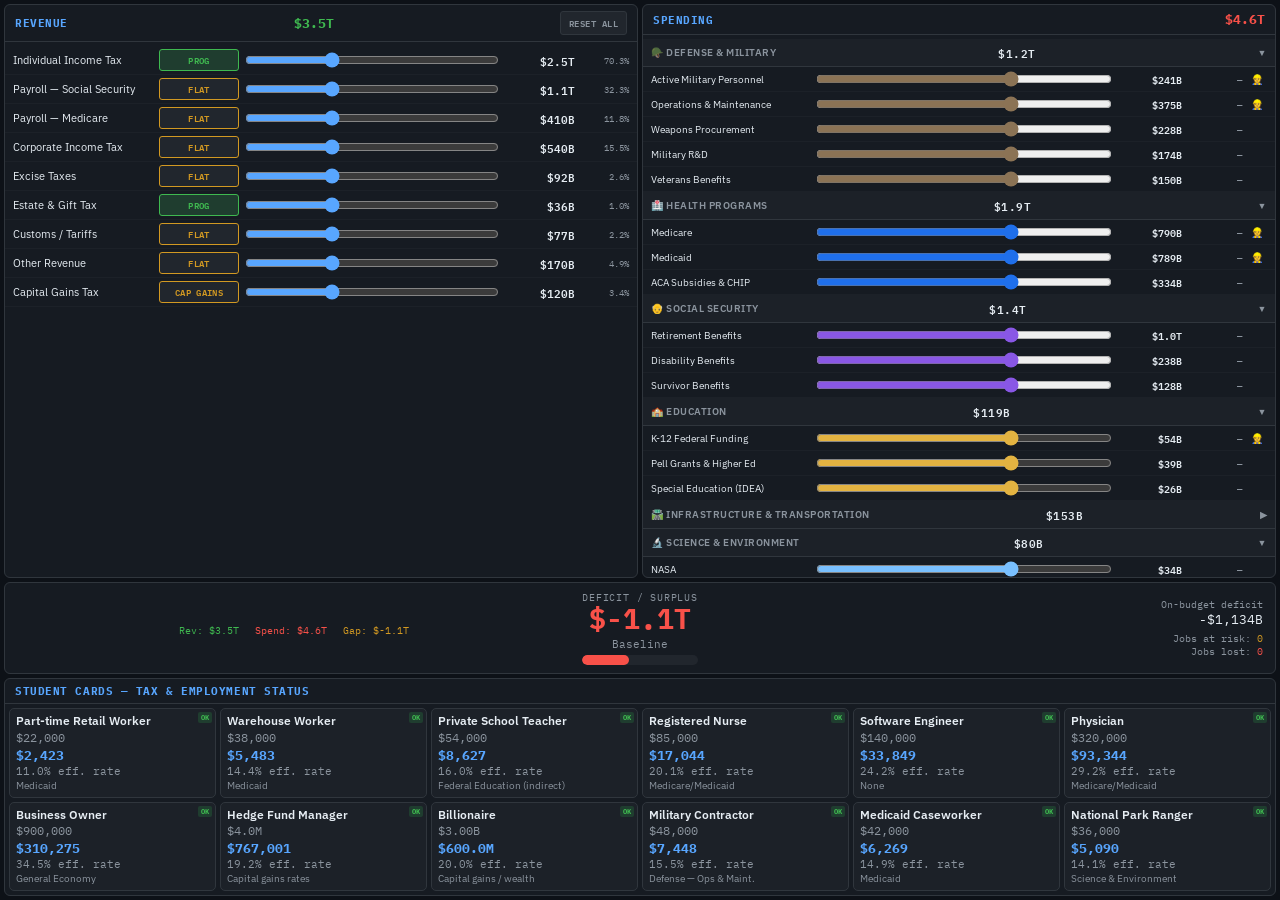
==== simulator/index.html @ cad6fe43 "v1" ====
<!DOCTYPE html>
<html lang="en">
<head>
<meta charset="UTF-8">
<meta name="viewport" content="width=device-width, initial-scale=1.0">
<title>Federal Budget Simulator</title>
<link href="https://fonts.googleapis.com/css2?family=IBM+Plex+Mono:wght@400;600;700&family=IBM+Plex+Sans:wght@400;500;600&display=swap" rel="stylesheet">
<style>
*{box-sizing:border-box;margin:0;padding:0}
:root{
  --bg:#0d1117;--panel:#161b22;--border:#30363d;--text:#e6edf3;--muted:#8b949e;
  --green:#3fb950;--red:#f85149;--amber:#d29922;--blue:#58a6ff;
  --defense:#8b7355;--health:#1f6feb;--social:#8957e5;--edu:#e3b341;
  --infra:#3fb950;--sci:#79c0ff;--intl:#f78166;--gov:#6e7681;
}
html,body{height:100%;overflow:hidden;background:var(--bg);color:var(--text);font-family:'IBM Plex Sans',sans-serif;font-size:12px}
.app{display:grid;grid-template-rows:1fr auto auto;height:100vh;gap:4px;padding:4px}
.top-panels{display:grid;grid-template-columns:1fr 1fr;gap:4px;min-height:0;overflow:hidden}
.panel{background:var(--panel);border:1px solid var(--border);border-radius:6px;overflow:hidden;display:flex;flex-direction:column}
.panel-header{padding:6px 10px;border-bottom:1px solid var(--border);display:flex;align-items:center;gap:8px;flex-shrink:0}
.panel-title{font-family:'IBM Plex Mono',monospace;font-weight:700;font-size:11px;letter-spacing:.05em;text-transform:uppercase;color:var(--blue)}
.panel-total{margin-left:auto;font-family:'IBM Plex Mono',monospace;font-weight:700;font-size:13px}
.panel-body{overflow-y:auto;flex:1;padding:4px 0}
.panel-body::-webkit-scrollbar{width:4px}
.panel-body::-webkit-scrollbar-track{background:transparent}
.panel-body::-webkit-scrollbar-thumb{background:var(--border);border-radius:2px}

/* Revenue rows */
.rev-row{padding:3px 8px;border-bottom:1px solid #1c2128;display:grid;grid-template-columns:140px 80px 1fr 70px 48px;align-items:center;gap:6px}
.rev-row:hover{background:#1c2128}
.rev-label{font-size:11px;color:var(--text);white-space:nowrap;overflow:hidden;text-overflow:ellipsis}
.type-badge{font-family:'IBM Plex Mono',monospace;font-size:9px;font-weight:600;padding:2px 5px;border-radius:3px;cursor:pointer;border:none;letter-spacing:.04em;transition:all .15s;white-space:nowrap}
.badge-flat{background:#21262d;color:var(--amber);border:1px solid var(--amber)}
.badge-prog{background:#1f3d2f;color:var(--green);border:1px solid var(--green)}
.badge-locked{background:#1c2128;color:var(--muted);border:1px solid var(--border);cursor:default}
.rev-slider{width:100%;accent-color:var(--blue);height:18px;cursor:pointer;touch-action:none}
.rev-amount{font-family:'IBM Plex Mono',monospace;font-size:11px;font-weight:600;text-align:right;white-space:nowrap}
.rev-pct{font-family:'IBM Plex Mono',monospace;font-size:9px;color:var(--muted);text-align:right}

/* Spending */
.cat-header{padding:4px 8px;background:#1c2128;border-bottom:1px solid var(--border);display:flex;align-items:center;gap:6px;font-size:10px;font-weight:600;color:var(--muted);text-transform:uppercase;letter-spacing:.05em;cursor:pointer;user-select:none}
.cat-header:hover{background:#21262d}
.cat-toggle{font-size:9px;margin-left:auto}
.cat-total{margin-left:auto;font-family:'IBM Plex Mono',monospace;font-size:11px;color:var(--text)}
.spend-row{padding:3px 8px;border-bottom:1px solid #1c2128;display:grid;grid-template-columns:160px 1fr 65px 55px 20px;align-items:center;gap:5px}
.spend-row:hover{background:#1c2128}
.spend-label{font-size:10px;color:var(--text);white-space:nowrap;overflow:hidden;text-overflow:ellipsis}
.spend-slider{width:100%;height:18px;cursor:pointer;touch-action:none}
.spend-amount{font-family:'IBM Plex Mono',monospace;font-size:10px;font-weight:600;text-align:right}
.spend-delta{font-family:'IBM Plex Mono',monospace;font-size:9px;text-align:right;white-space:nowrap}
.spend-job-icon{font-size:10px;text-align:center}
.delta-pos{color:var(--red)}
.delta-neg{color:var(--green)}
.delta-zero{color:var(--muted)}
.locked-row{opacity:.6}
.locked-row .spend-slider{cursor:not-allowed;opacity:.4}

/* Deficit bar */
.deficit-panel{background:var(--panel);border:1px solid var(--border);border-radius:6px;padding:8px 12px}
.deficit-grid{display:grid;grid-template-columns:1fr auto 1fr;align-items:center;gap:12px}
.deficit-main{text-align:center}
.deficit-label{font-family:'IBM Plex Mono',monospace;font-size:10px;color:var(--muted);text-transform:uppercase;letter-spacing:.08em}
.deficit-number{font-family:'IBM Plex Mono',monospace;font-size:28px;font-weight:700;line-height:1.1;transition:color .3s}
.deficit-number.surplus{color:var(--green)}
.deficit-number.deficit{color:var(--red)}
.deficit-change{font-family:'IBM Plex Mono',monospace;font-size:11px;margin-top:2px}
.bar-wrap{flex:1}
.bar-track{height:10px;background:#21262d;border-radius:5px;overflow:hidden;position:relative}
.bar-fill{height:100%;border-radius:5px;transition:width .3s,background .3s}
.deficit-breakdown{font-family:'IBM Plex Mono',monospace;font-size:10px;color:var(--muted);display:flex;gap:16px;justify-content:center;margin-top:4px}
.deficit-breakdown span{white-space:nowrap}
.breakdown-rev{color:var(--green)}
.breakdown-spend{color:var(--red)}
.breakdown-gap{color:var(--amber)}

/* Jobs panel */
.jobs-panel{background:var(--panel);border:1px solid var(--border);border-radius:6px;overflow:hidden}
.jobs-header{padding:5px 10px;border-bottom:1px solid var(--border);display:flex;align-items:center;gap:8px}
.jobs-grid{display:grid;grid-template-columns:repeat(6,1fr);gap:4px;padding:4px}
.student-card{background:#1c2128;border:1px solid var(--border);border-radius:5px;padding:5px 6px;position:relative;transition:all .3s;cursor:pointer}
.student-card:hover{border-color:var(--blue)}
.student-card.at-risk{border-color:var(--amber)!important;background:#1f1a10}
.student-card.job-lost{border-color:var(--red)!important;background:#1a1010;opacity:.75}
.card-status{position:absolute;top:3px;right:3px;font-family:'IBM Plex Mono',monospace;font-size:7px;font-weight:700;padding:1px 3px;border-radius:2px;text-transform:uppercase}
.status-ok{background:#1f3d2f;color:var(--green)}
.status-risk{background:#332200;color:var(--amber)}
.status-lost{background:#3d1a1a;color:var(--red)}
.card-name{font-size:12px;font-weight:600;color:var(--text);line-height:1.2;padding-right:30px}
.card-income{font-family:'IBM Plex Mono',monospace;font-size:12px;color:var(--muted);margin-top:1px}
.card-tax{font-family:'IBM Plex Mono',monospace;font-size:13px;font-weight:700;color:var(--blue);margin-top:2px}
.card-rate{font-family:'IBM Plex Mono',monospace;font-size:11px;color:var(--muted)}
.card-dep{font-size:10px;color:var(--muted);margin-top:2px;line-height:1.2}

/* Tooltip */
.tooltip{position:fixed;background:#21262d;border:1px solid var(--border);border-radius:5px;padding:8px 10px;font-size:10px;max-width:220px;z-index:1000;pointer-events:none;box-shadow:0 4px 12px rgba(0,0,0,.5);line-height:1.4;display:none}
.tooltip.visible{display:block}

/* Reset button */
.reset-btn{margin-left:auto;font-family:'IBM Plex Mono',monospace;font-size:9px;font-weight:600;padding:3px 8px;border-radius:3px;cursor:pointer;border:1px solid var(--border);background:#21262d;color:var(--muted);text-transform:uppercase;letter-spacing:.05em;transition:all .15s}
.reset-btn:hover{border-color:var(--blue);color:var(--blue)}

/* Modal popup */
.modal{display:none;position:fixed;top:0;left:0;width:100%;height:100%;background:rgba(0,0,0,.7);z-index:2000;align-items:center;justify-content:center}
.modal.visible{display:flex}
.modal-content{background:var(--panel);border:1px solid var(--border);border-radius:8px;max-width:500px;max-height:80vh;overflow-y:auto;box-shadow:0 8px 32px rgba(0,0,0,.8)}
.modal-header{display:flex;align-items:center;justify-content:space-between;padding:12px 16px;border-bottom:1px solid var(--border);flex-shrink:0}
.modal-title{font-family:'IBM Plex Mono',monospace;font-weight:700;font-size:12px;letter-spacing:.05em;text-transform:uppercase;color:var(--blue)}
.modal-close{font-size:28px;cursor:pointer;color:var(--muted);transition:color .2s}
.modal-close:hover{color:var(--text)}
.modal-body{padding:16px;font-size:11px;color:var(--text);line-height:1.6}

/* Clickable row styling */
.rev-row.clickable{cursor:pointer;transition:background .2s}
.rev-row.clickable:hover{background:#21262d}
.spend-row.clickable{cursor:pointer;transition:background .2s}
.spend-row.clickable:hover{background:#21262d}

/* Category colors */
.cat-defense .spend-slider{accent-color:var(--defense)}
.cat-health .spend-slider{accent-color:var(--health)}
.cat-social .spend-slider{accent-color:var(--social)}
.cat-edu .spend-slider{accent-color:var(--edu)}
.cat-infra .spend-slider{accent-color:var(--infra)}
.cat-sci .spend-slider{accent-color:var(--sci)}
.cat-intl .spend-slider{accent-color:var(--intl)}
.cat-gov .spend-slider{accent-color:var(--gov)}

/* Collapsed categories */
.cat-rows{display:block}
.cat-rows.collapsed{display:none}

/* Job lost overlay */
.job-lost-overlay{position:absolute;inset:0;display:flex;align-items:center;justify-content:center;background:rgba(26,16,16,.85);border-radius:4px;font-family:'IBM Plex Mono',monospace;font-size:8px;font-weight:700;color:var(--red);letter-spacing:.05em;pointer-events:none;display:none}
.student-card.job-lost .job-lost-overlay{display:flex}
</style>
</head>
<body>
<div class="app">

  <!-- TOP: Revenue + Spending -->
  <div class="top-panels">

    <!-- REVENUE PANEL -->
    <div class="panel" id="revenue-panel">
      <div class="panel-header">
        <span class="panel-title">Revenue</span>
        <span class="panel-total" id="rev-total-display" style="color:var(--green)">$4,900B</span>
        <button class="reset-btn" onclick="resetAll()">Reset All</button>
      </div>
      <div class="panel-body" id="revenue-body"></div>
    </div>

    <!-- SPENDING PANEL -->
    <div class="panel" id="spending-panel">
      <div class="panel-header">
        <span class="panel-title">Spending</span>
        <span class="panel-total" id="spend-total-display" style="color:var(--red)">$6,900B</span>
      </div>
      <div class="panel-body" id="spending-body"></div>
    </div>

  </div>

  <!-- DEFICIT BAR -->
  <div class="deficit-panel">
    <div class="deficit-grid">
      <div class="deficit-breakdown">
        <span class="breakdown-rev">Rev: <span id="d-rev">$4,900B</span></span>
        <span class="breakdown-spend">Spend: <span id="d-spend">$6,900B</span></span>
        <span class="breakdown-gap">Gap: <span id="d-gap">-$2,000B</span></span>
      </div>
      <div class="deficit-main">
        <div class="deficit-label">Deficit / Surplus</div>
        <div class="deficit-number deficit" id="deficit-number">-$2,000B</div>
        <div class="deficit-change" id="deficit-change" style="color:var(--muted)">Baseline</div>
        <div class="bar-wrap" style="margin-top:4px">
          <div class="bar-track">
            <div class="bar-fill" id="bar-fill" style="width:50%;background:var(--red)"></div>
          </div>
        </div>
      </div>
      <div style="text-align:right;font-family:'IBM Plex Mono',monospace;font-size:10px;color:var(--muted)">
        <div>On-budget deficit</div>
        <div style="font-size:13px;color:var(--text)" id="baseline-deficit-display">-$1,134B</div>
        <div style="margin-top:4px">Jobs at risk: <span id="jobs-at-risk-count" style="color:var(--amber)">0</span></div>
        <div>Jobs lost: <span id="jobs-lost-count" style="color:var(--red)">0</span></div>
      </div>
    </div>
  </div>

  <!-- JOBS PANEL -->
  <div class="jobs-panel">
    <div class="jobs-header">
      <span class="panel-title">Student Cards — Tax &amp; Employment Status</span>
    </div>
    <div class="jobs-grid" id="jobs-grid"></div>
  </div>

</div>

<div class="tooltip" id="tooltip"></div>

<!-- MODAL POPUP -->
<div class="modal" id="info-modal">
  <div class="modal-content">
    <div class="modal-header">
      <span class="modal-title" id="modal-title"></span>
      <span class="modal-close" onclick="closeModal()">&times;</span>
    </div>
    <div class="modal-body">
      <div id="modal-description"></div>
      <div style="margin-top:16px;padding-top:12px;border-top:1px solid var(--border)">
        <div style="font-weight:600;font-size:11px;color:var(--blue);text-transform:uppercase;margin-bottom:8px">Affected Stakeholders</div>
        <div id="modal-stakeholders" style="font-size:11px;color:var(--text);line-height:1.6"></div>
      </div>
    </div>
  </div>
</div>

<script>
// ─── STATE ──────────────────────────────────────────────────────────────────
const BASELINE_REVENUE = 3485;
const BASELINE_SPENDING = 4619;
const BASELINE_DEFICIT = -1134;
const STANDARD_DEDUCTION = 14600;

const brackets2025 = [
  {min:0,       max:11600,   rate:0.10},
  {min:11600,   max:47150,   rate:0.12},
  {min:47150,   max:100525,  rate:0.22},
  {min:100525,  max:191950,  rate:0.24},
  {min:191950,  max:243725,  rate:0.32},
  {min:243725,  max:609350,  rate:0.35},
  {min:609350,  max:Infinity,rate:0.37},
];

const cgRates = [
  {min:0,       max:47025,   rate:0.00},
  {min:47025,   max:518900,  rate:0.15},
  {min:518900,  max:Infinity,rate:0.20},
];

const progressiveMultipliers = {
  socialSecurity: 1.35,
  medicare:       1.10,
  corporateIncomeTax: 1.15,
  exciseTax:      0.92,
  customsTariffs: 0.95,
};

// Multipliers showing what % of PROGRESSIVE revenue a flat tax yields
// (baseline $2.45T income tax IS the current progressive system)
const flatTaxMultipliers = {
  individualIncomeTax: 0.87,  // Flat tax yields ~87% of progressive revenue
  estateGiftTax:      0.82,   // Flat estate tax yields ~82% of progressive
};

// Info for modal popups
const revenueInfo = {
  individualIncomeTax: {
    title: 'Individual Income Tax',
    description: 'The progressive federal income tax on personal earnings. Uses tax brackets where higher earners pay higher rates. Withheld from paychecks.',
    stakeholders: ['All workers', 'Self-employed individuals', 'Investors', 'Retirees']
  },
  socialSecurity: {
    title: 'Payroll — Social Security (Off-Budget)',
    description: 'The 6.2% employee payroll tax (capped at $168,600 in 2025 wages). Dedicated FICA tax that funds Social Security benefits. Does NOT affect the deficit.',
    stakeholders: ['All workers', 'Self-employed', 'Future retirees', 'Disability beneficiaries']
  },
  medicare: {
    title: 'Payroll — Medicare (Off-Budget)',
    description: 'The 2.9% employee payroll tax on all wages (no cap). Funds Medicare for seniors. Does NOT affect the deficit.',
    stakeholders: ['All workers', 'Self-employed', 'Medicare beneficiaries (age 65+)', 'Hospitals and doctors']
  },
  corporateIncomeTax: {
    title: 'Corporate Income Tax',
    description: 'The 21% federal tax on corporate profits. Affects business investment decisions and is often passed to shareholders or consumers.',
    stakeholders: ['Corporations', 'Shareholders', 'Employees', 'Consumers']
  },
  exciseTax: {
    title: 'Excise Taxes',
    description: 'Targeted consumption taxes on specific goods like gasoline, alcohol, tobacco, and airlines. Creates price increases for consumers.',
    stakeholders: ['Consumers of fuel, alcohol, tobacco', 'Airlines', 'Gun owners']
  },
  estateGiftTax: {
    title: 'Estate & Gift Tax',
    description: 'Tax on large inheritances and gifts. Only affects the wealthiest families (exemption ~$13.61M per person in 2025). Progressive rate structure.',
    stakeholders: ['Wealthy families', 'Estate planners', 'Heirs', 'Tax attorneys']
  },
  customsTariffs: {
    title: 'Customs / Tariffs',
    description: 'Taxes on imported goods. Can protect domestic industries but typically raise prices for consumers who buy imported products.',
    stakeholders: ['Importers', 'Consumers', 'Domestic manufacturers', 'Retailers']
  },
  otherRevenue: {
    title: 'Other Revenue',
    description: 'Misc federal revenue including federal fees, national park entrance fees, patent office fees, and other government service charges.',
    stakeholders: ['Users of federal services', 'Patent applicants', 'National park visitors']
  },
  capitalGainsTax: {
    title: 'Capital Gains Tax',
    description: 'Tax on investment profits. Long-term gains (investments held 1+ year) use preferential lower rates. Short-term gains taxed as ordinary income.',
    stakeholders: ['Investors', 'Stock traders', 'Real estate sellers', 'Mutual fund holders']
  }
};

const spendingInfo = {
  defensePersonnel: {
    title: 'Active Military Personnel',
    description: 'Salaries and wages for active duty military members. Affects military recruitment and force readiness.',
    stakeholders: ['Military members', 'Military families', 'Defense contractors', 'Veterans']
  },
  defenseOps: {
    title: 'Operations & Maintenance',
    description: 'Funding for military operations, training, equipment maintenance, and daily operations. Critical for readiness.',
    stakeholders: ['Military personnel', 'Defense contractors', 'Communities near bases', 'Veterans']
  },
  defenseWeapons: {
    title: 'Weapons Procurement',
    description: 'Purchases of new weapons systems, aircraft, ships, and military equipment. Affects defense contractors and manufacturing jobs.',
    stakeholders: ['Defense manufacturers', 'Manufacturing workers', 'Military', 'Tech companies']
  },
  defenseRD: {
    title: 'Military R&D',
    description: 'Research and development for new military technologies. Impacts innovation and advanced manufacturing.',
    stakeholders: ['Defense contractors', 'Scientists and engineers', 'Tech companies', 'Universities']
  },
  veteransBenefits: {
    title: 'Veterans Benefits',
    description: 'Pensions, healthcare, disability payments, and education benefits for veterans. Direct support to military families.',
    stakeholders: ['Veterans', 'Veteran families', 'Disabled veterans', 'Medical providers']
  },
  medicaid: {
    title: 'Medicaid',
    description: 'Healthcare program for low-income individuals and families. State-administered but partially federally funded. Covers millions of Americans.',
    stakeholders: ['Low-income individuals', 'Families earning <$35k', 'Healthcare providers', 'Hospitals', 'Pharmacies']
  },
  acaChip: {
    title: 'ACA Subsidies & CHIP',
    description: 'Premium subsidies for individuals buying health insurance through healthcare.gov, plus CHIP (Children\'s Health) for low-income kids.',
    stakeholders: ['Uninsured individuals', 'Low-income families', 'Insurance companies', 'Children']
  },
  eduK12: {
    title: 'K-12 Federal Funding',
    description: 'Grants to states and districts for K-12 education. Funds teacher salaries, facilities, and special education.',
    stakeholders: ['Teachers', 'K-12 students', 'School districts', 'School staff']
  },
  eduPell: {
    title: 'Pell Grants & Higher Ed',
    description: 'Grants and loans for college students who demonstrate financial need. Makes college more affordable for lower-income students.',
    stakeholders: ['College students', 'Universities', 'Student loan borrowers', 'Education companies']
  },
  infraHighway: {
    title: 'Highway & Road Funding',
    description: 'Funding for interstate highways,roads, and bridges. Supports construction jobs and transportation infrastructure.',
    stakeholders: ['Construction workers', 'Trucking industry', 'Commuters', 'States and cities']
  },
  sciNASA: {
    title: 'NASA',
    description: 'Space exploration and research agency. Supports advances in space technology and scientific discovery.',
    stakeholders: ['NASA employees', 'Scientists', 'Contractors', 'Innovation sector']
  },
  intlEcon: {
    title: 'Foreign Economic Aid',
    description: 'Development assistance to foreign countries. Supports US diplomatic goals and economic development overseas.',
    stakeholders: ['Developing nations', 'US companies abroad', 'NGOs', 'Foreign partners']
  },
  govCourts: {
    title: 'Federal Courts & Justice',
    description: 'Funding for federal courts, judges, prosecutors, and public defenders. Maintains the judicial system.',
    stakeholders: ['Judges', 'Lawyers', 'Court staff', 'Justice system users']
  },
  debtPublic: {
    title: 'Interest — Public Debt',
    description: 'Interest payments on federal debt held by the public (individuals, corporations, foreign governments). The largest growing budget item.',
    stakeholders: ['Bond investors', 'Foreign governments', 'Retirees', 'Financial markets']
  }
};

const state = {
  revenue: {
    individualIncomeTax: {label:'Individual Income Tax', baseAmount:2450, amount:2450, rateMultiplier:1.0, type:'progressive', minRate:0.5, maxRate:2.0, step:0.05},
    socialSecurity:      {label:'Payroll — Social Security', baseAmount:1125, amount:1125, rateMultiplier:1.0, type:'flat', minRate:0.5, maxRate:2.0, step:0.05},
    medicare:            {label:'Payroll — Medicare', baseAmount:410, amount:410, rateMultiplier:1.0, type:'flat', minRate:0.5, maxRate:2.0, step:0.05},
    corporateIncomeTax:  {label:'Corporate Income Tax', baseAmount:540, amount:540, rateMultiplier:1.0, type:'flat', minRate:0.5, maxRate:2.0, step:0.05},
    exciseTax:           {label:'Excise Taxes', baseAmount:92, amount:92, rateMultiplier:1.0, type:'flat', minRate:0.5, maxRate:2.0, step:0.05},
    estateGiftTax:       {label:'Estate & Gift Tax', baseAmount:36, amount:36, rateMultiplier:1.0, type:'progressive', minRate:0.5, maxRate:2.0, step:0.05},
    customsTariffs:      {label:'Customs / Tariffs', baseAmount:77, amount:77, rateMultiplier:1.0, type:'flat', minRate:0.5, maxRate:2.0, step:0.05},
    otherRevenue:        {label:'Other Revenue', baseAmount:170, amount:170, rateMultiplier:1.0, type:'flat', minRate:0.5, maxRate:2.0, step:0.05},
    capitalGainsTax:     {label:'Capital Gains Tax', baseAmount:120, amount:120, rateMultiplier:1.0, type:'flat', minRate:0.5, maxRate:2.0, step:0.05},
  },
  spending: {
    defense: {
      label:'Defense & Military', icon:'🪖', color:'defense', collapsed:false,
      items:{
        defensePersonnel:  {label:'Active Military Personnel', amount:241, baseline:241, jobKey:'militaryPersonnel'},
        defenseOps:        {label:'Operations & Maintenance', amount:375, baseline:375, jobKey:'defenseOps'},
        defenseWeapons:    {label:'Weapons Procurement', amount:228, baseline:228, jobKey:null},
        defenseRD:         {label:'Military R&D', amount:174, baseline:174, jobKey:null},
        veteransBenefits:  {label:'Veterans Benefits', amount:150, baseline:150, jobKey:null},
      }
    },
    health: {
      label:'Health Programs', icon:'🏥', color:'health', collapsed:false,
      items:{
        medicare:   {label:'Medicare', amount:790, baseline:790, jobKey:'medicare'},
        medicaid:   {label:'Medicaid', amount:789, baseline:789, jobKey:'medicaid'},
        acaChip:    {label:'ACA Subsidies & CHIP', amount:334, baseline:334, jobKey:null},
      }
    },
    social: {
      label:'Social Security', icon:'👴', color:'social', collapsed:false,
      items:{
        ssRetirement: {label:'Retirement Benefits', amount:1010, baseline:1010, jobKey:null},
        ssDisability: {label:'Disability Benefits', amount:238, baseline:238, jobKey:null},
        ssSurvivor:   {label:'Survivor Benefits', amount:128, baseline:128, jobKey:null},
      }
    },
    education: {
      label:'Education', icon:'🏫', color:'edu', collapsed:false,
      items:{
        eduK12:     {label:'K-12 Federal Funding', amount:54, baseline:54, jobKey:'education'},
        eduPell:    {label:'Pell Grants & Higher Ed', amount:39, baseline:39, jobKey:null},
        eduSpecial: {label:'Special Education (IDEA)', amount:26, baseline:26, jobKey:null},
      }
    },
    infrastructure: {
      label:'Infrastructure & Transportation', icon:'🛣️', color:'infra', collapsed:true,
      items:{
        infraHighway: {label:'Highway & Road Funding', amount:80, baseline:80, jobKey:null},
        infraTransit: {label:'Public Transit & Rail', amount:33, baseline:33, jobKey:null},
        infraAirport: {label:'Airports & Aviation', amount:27, baseline:27, jobKey:null},
        infraWater:   {label:'Water Infrastructure', amount:13, baseline:13, jobKey:null},
      }
    },
    science: {
      label:'Science & Environment', icon:'🔬', color:'sci', collapsed:false,
      items:{
        sciNASA:  {label:'NASA', amount:34, baseline:34, jobKey:null},
        sciNIH:   {label:'NIH', amount:27, baseline:27, jobKey:null},
        sciEPA:   {label:'EPA & Environment', amount:19, baseline:19, jobKey:'sciEnv'},
      }
    },
    international: {
      label:'International & Foreign Aid', icon:'🌍', color:'intl', collapsed:true,
      items:{
        intlEcon:   {label:'Foreign Economic Aid', amount:47, baseline:47, jobKey:null},
        intlDiplo:  {label:'Diplomatic / State Dept', amount:38, baseline:38, jobKey:null},
        intlSec:    {label:'International Security', amount:20, baseline:20, jobKey:null},
      }
    },
    government: {
      label:'Government Operations', icon:'🏛️', color:'gov', collapsed:true,
      items:{
        govIRS:     {label:'IRS & Tax Collection', amount:19, baseline:19, jobKey:null},
        govCourts:  {label:'Federal Courts & Justice', amount:54, baseline:54, jobKey:null},
        govCongress:{label:'Congress & Executive', amount:13, baseline:13, jobKey:null},
        govGSA:     {label:'General Services Admin', amount:48, baseline:48, jobKey:null},
        govOther:   {label:'Other Federal Agencies', amount:67, baseline:67, jobKey:null},
      }
    },
    debt: {
      label:'Interest on National Debt', icon:'💸', color:'gov', collapsed:false,
      locked:true,
      items:{
        debtPublic: {label:'Interest — Public Debt', amount:1315, baseline:1315, locked:true},
        debtIntra:  {label:'Interest — Intragovernmental', amount:355, baseline:355, locked:true},
      }
    },
  },
  cgAsOrdinary: false,
};

const students = [
  {id:1,  name:'Part-time Retail Worker',  income:22000,      sector:'private', dependsOn:'Medicaid',                  depKey:'medicaid',    cgIncome:0},
  {id:2,  name:'Warehouse Worker',          income:38000,      sector:'private', dependsOn:'Medicaid',                  depKey:'medicaid',    cgIncome:0},
  {id:3,  name:'Private School Teacher',    income:54000,      sector:'private', dependsOn:'Federal Education (indirect)',depKey:'education',  cgIncome:0},
  {id:4,  name:'Registered Nurse',          income:85000,      sector:'private', dependsOn:'Medicare/Medicaid',         depKey:'nurse',       cgIncome:0},
  {id:5,  name:'Software Engineer',         income:140000,     sector:'private', dependsOn:'None',                      depKey:null,          cgIncome:0},
  {id:6,  name:'Physician',                 income:320000,     sector:'private', dependsOn:'Medicare/Medicaid',         depKey:'nurse',       cgIncome:0},
  {id:7,  name:'Business Owner',            income:900000,     sector:'private', dependsOn:'General Economy',           depKey:null,          cgIncome:0},
  {id:8,  name:'Hedge Fund Manager',        income:0,          sector:'private', dependsOn:'Capital gains rates',       depKey:null,          cgIncome:4000000},
  {id:9,  name:'Billionaire',               income:0,          sector:'private', dependsOn:'Capital gains / wealth',    depKey:null,          cgIncome:3000000000},
  {id:10, name:'Military Contractor',       income:48000,      sector:'govt',    dependsOn:'Defense — Ops & Maint.',    depKey:'defenseOps',  cgIncome:0},
  {id:11, name:'Medicaid Caseworker',       income:42000,      sector:'govt',    dependsOn:'Medicaid',                  depKey:'medicaid',    cgIncome:0},
  {id:12, name:'National Park Ranger',      income:36000,      sector:'govt',    dependsOn:'Science & Environment',     depKey:'sciEnv',      cgIncome:0},
];

// ─── CALCULATIONS ────────────────────────────────────────────────────────────

// Income tax using current state — brackets scaled by rateMultiplier, or flat rate if toggled
function calcIncomeTax(gross) {
  const m = state.revenue.individualIncomeTax.rateMultiplier;
  const taxable = Math.max(0, gross - STANDARD_DEDUCTION);
  let tax = 0;
  if (state.revenue.individualIncomeTax.type === 'flat') {
    // Flat rate: ~18% base scaled by multiplier
    tax = taxable * 0.18 * m;
  } else {
    for (const b of brackets2025) {
      if (taxable <= b.min) break;
      const amt = Math.min(taxable, b.max) - b.min;
      tax += amt * b.rate * m;
    }
  }
  return tax;
}

// Payroll taxes based on current SS and Medicare state
function calcPayrollTax(wages) {
  const ssR = state.revenue.socialSecurity;
  const medR = state.revenue.medicare;

  // SS: 6.2% employee share, cap at $184,500 unless toggled to progressive (removes cap)
  const ssRate = 0.062 * ssR.rateMultiplier;
  const ssCap = ssR.type === 'progressive' ? Infinity : 184500;
  const ssTax = Math.min(wages, ssCap) * ssRate;

  // Medicare: 1.45%, no cap, scaled by multiplier
  const medTax = wages * 0.0145 * medR.rateMultiplier;

  return ssTax + medTax;
}

// CG tax — uses ordinary brackets if toggled, otherwise CG rates (both scaled by income tax multiplier)
function calcCGTax(cgIncome) {
  if (state.cgAsOrdinary) return calcIncomeTax(cgIncome);
  const m = state.revenue.individualIncomeTax.rateMultiplier;
  let tax = 0;
  for (const b of cgRates) {
    if (cgIncome <= b.min) break;
    const amt = Math.min(cgIncome, b.max) - b.min;
    tax += amt * b.rate * m;
  }
  return tax;
}

// Full student tax: income tax + payroll + CG
function calcStudentTax(student) {
  const incomeTax = calcIncomeTax(student.income);
  const payroll = calcPayrollTax(student.income);
  const cgTax = calcCGTax(student.cgIncome);
  const total = incomeTax + payroll + cgTax;
  const totalIncome = student.income + student.cgIncome;
  const effRate = totalIncome > 0 ? (total / totalIncome) * 100 : 0;
  return { incomeTax, payroll, cgTax, total, effRate };
}

function calcTotalRevenue() {
  let total = 0;
  for (const [k, r] of Object.entries(state.revenue)) {
    // Skip socialSecurity and medicare — both off-budget (FICA taxes)
    if (k === 'socialSecurity' || k === 'medicare') continue;
    
    // Progressive multiplier applies when type is progressive
    let multiplier = 1.0;
    if (r.type === 'progressive' && progressiveMultipliers[k]) {
      multiplier = progressiveMultipliers[k];
    }
    // Flat tax multiplier applies when type is flat (only for items with special flat behavior)
    if (r.type === 'flat' && flatTaxMultipliers[k]) {
      multiplier = flatTaxMultipliers[k];
    }
    total += r.baseAmount * r.rateMultiplier * multiplier;
  }
  return total;
}

function calcTotalSpending() {
  let total = 0;
  for (const cat of Object.values(state.spending)) {
    for (const [k, item] of Object.entries(cat.items)) {
      // Skip Social Security AND Medicare items — both off-budget (FICA funded)
      if (k === 'ssRetirement' || k === 'ssDisability' || k === 'ssSurvivor' || 
          k === 'medicare') continue;
      total += item.amount;
    }
  }
  return total;
}

function calcDeficit() {
  return calcTotalRevenue() - calcTotalSpending();
}

function getSpendItem(key) {
  for (const cat of Object.values(state.spending)) {
    if (cat.items[key]) return cat.items[key];
  }
  return null;
}

function cutPct(key) {
  const item = getSpendItem(key);
  if (!item) return 0;
  return (item.baseline - item.amount) / item.baseline;
}

function checkJobStatus(student) {
  const k = student.depKey;
  if (!k) return 'ok';

  if (k === 'defenseOps') {
    const pct = cutPct('defenseOps');
    if (pct > 0.20) return 'lost';
    if (pct > 0.10) return 'risk';
  }
  if (k === 'medicaid') {
    const pct = cutPct('medicaid');
    if (student.sector === 'govt') { // caseworker
      if (pct > 0.15) return 'lost';
      if (pct > 0.08) return 'risk';
    } else { // uses it
      if (pct > 0.20) return 'risk'; // loses coverage, not job
    }
  }
  if (k === 'sciEnv') {
    const pct = cutPct('sciEPA');
    if (pct > 0.25) return 'lost';
    if (pct > 0.12) return 'risk';
  }
  if (k === 'nurse') {
    const medPct = cutPct('medicare');
    const medcaidPct = cutPct('medicaid');
    const combined = (medPct + medcaidPct) / 2;
    if (combined > 0.30) return 'lost';
    if (combined > 0.15) return 'risk';
  }
  if (k === 'education') {
    const pct = cutPct('eduK12');
    if (pct > 0.40) return 'lost';
    if (pct > 0.20) return 'risk';
  }
  return 'ok';
}

function indirectTooltip(student, status) {
  if (status === 'ok') return null;
  if (student.depKey === 'defenseOps') {
    const item = getSpendItem('defenseOps');
    const cutB = item.baseline - item.amount;
    const jobs = Math.round(cutB * 3500);
    return `Defense ops cut by $${cutB}B → est. ${jobs.toLocaleString()} indirect civilian jobs lost in surrounding communities (restaurants, shops, contractors).`;
  }
  if (student.depKey === 'sciEnv') {
    return `Park closures ripple: local tourism businesses, outfitters, and hospitality near federal lands lose significant revenue.`;
  }
  return null;
}

function formatB(n) {
  if (Math.abs(n) >= 1000) return `$${(n/1000).toFixed(1)}T`;
  return `$${Math.round(n)}B`;
}

// ─── RENDER ──────────────────────────────────────────────────────────────────
function renderRevenue() {
  const body = document.getElementById('revenue-body');
  body.innerHTML = '';
  const totalRev = calcTotalRevenue();

  for (const [key, r] of Object.entries(state.revenue)) {
    // Skip capitalGainsTax here, it gets rendered as a special row below
    if (key === 'capitalGainsTax') continue;
    
    let multiplier = 1.0;
    if (r.type === 'progressive' && progressiveMultipliers[key]) {
      multiplier = progressiveMultipliers[key];
    }
    if (r.type === 'flat' && flatTaxMultipliers[key]) {
      multiplier = flatTaxMultipliers[key];
    }
    const amt = r.baseAmount * r.rateMultiplier * multiplier;
    const pct = ((amt / totalRev) * 100).toFixed(1);

    const row = document.createElement('div');
    row.className = 'rev-row';
    row.innerHTML = `
      <span class="rev-label" title="${r.label}" style="cursor:pointer">${r.label}</span>
      <button class="type-badge ${r.type==='progressive'?'badge-prog':'badge-flat'}">${r.type==='progressive'?'PROG':'FLAT'}</button>
      <input type="range" class="rev-slider" min="0" max="3" step="0.05" value="${r.rateMultiplier}">
      <span class="rev-amount" id="rev-amt-${key}">${formatB(amt)}</span>
      <span class="rev-pct" id="rev-pct-${key}">${pct}%</span>
    `;
    
    // Attach button click handler
    const btn = row.querySelector('.type-badge');
    (function(k) {
      btn.addEventListener('click', (e) => {
        e.stopPropagation();
        toggleRevType(k);
      });
    })(key);
    
    // Attach slider handler
    const slider = row.querySelector('.rev-slider');
    (function(k) {
      slider.addEventListener('input', (e) => {
        e.stopPropagation();
        updateRevRate(k, +e.target.value);
      });
    })(key);
    
    // Attach modal handler ONLY to the label
    const label = row.querySelector('.rev-label');
    (function(k) {
      label.addEventListener('click', (e) => {
        e.stopPropagation();
        showModal(k, 'revenue');
      });
    })(key);
    
    body.appendChild(row);
  }

  // Capital gains toggle row (special rendering)
  const cgR = state.revenue.capitalGainsTax;
  const cgAmt = cgR.baseAmount * cgR.rateMultiplier;
  const cgPct = ((cgAmt / totalRev) * 100).toFixed(1);
  const cgRow = document.createElement('div');
  cgRow.className = 'rev-row';
  cgRow.innerHTML = `
    <span class="rev-label" title="${cgR.label}" style="cursor:pointer">${cgR.label}</span>
    <button class="type-badge ${state.cgAsOrdinary?'badge-prog':'badge-flat'}">${state.cgAsOrdinary?'ORDINARY':'CAP GAINS'}</button>
    <input type="range" class="rev-slider" min="0" max="3" step="0.05" value="${cgR.rateMultiplier}">
    <span class="rev-amount" id="rev-amt-capitalGainsTax">${formatB(cgAmt)}</span>
    <span class="rev-pct" id="rev-pct-capitalGainsTax">${cgPct}%</span>
  `;
  
  const cgBtn = cgRow.querySelector('.type-badge');
  cgBtn.addEventListener('click', (e) => {
    e.stopPropagation();
    toggleCG();
  });
  
  const cgSlider = cgRow.querySelector('.rev-slider');
  cgSlider.addEventListener('input', (e) => {
    e.stopPropagation();
    updateRevRate('capitalGainsTax', +e.target.value);
  });
  
  const cgLabel = cgRow.querySelector('.rev-label');
  cgLabel.addEventListener('click', (e) => {
    e.stopPropagation();
    showModal('capitalGainsTax', 'revenue');
  });
  
  body.appendChild(cgRow);
}

function renderSpending() {
  const body = document.getElementById('spending-body');
  body.innerHTML = '';

  for (const [catKey, cat] of Object.entries(state.spending)) {
    const catTotal = Object.values(cat.items).reduce((s,i) => s + i.amount, 0);
    const catBaseline = Object.values(cat.items).reduce((s,i) => s + i.baseline, 0);
    const catDelta = catTotal - catBaseline;

    const hdr = document.createElement('div');
    hdr.className = 'cat-header';
    hdr.innerHTML = `
      <span>${cat.icon} ${cat.label}</span>
      <span class="cat-total">${formatB(catTotal)}</span>
      <span class="cat-toggle">${cat.collapsed?'▶':'▼'}</span>
    `;
    hdr.onclick = () => { cat.collapsed = !cat.collapsed; renderSpending(); };
    body.appendChild(hdr);

    const rows = document.createElement('div');
    rows.className = `cat-rows ${cat.collapsed?'collapsed':''}`;

    for (const [itemKey, item] of Object.entries(cat.items)) {
      const pct = (item.amount / item.baseline);
      const delta = item.amount - item.baseline;
      const deltaClass = delta > 0 ? 'delta-pos' : delta < 0 ? 'delta-neg' : 'delta-zero';
      const deltaStr = delta === 0 ? '—' : (delta > 0 ? '+' : '') + formatB(delta);
      const locked = item.locked || cat.locked;
      const jobIcon = item.jobKey ? '👷' : '';

      const row = document.createElement('div');
      row.className = `spend-row cat-${cat.color} ${locked?'locked-row':''}`;
      row.innerHTML = `
        <span class="spend-label" title="${item.label}" style="cursor:pointer">${item.label}</span>
        <input type="range" class="spend-slider" min="0" max="1.5" step="0.01" value="${pct}"
          ${locked?'disabled':''}>
        <span class="spend-amount" id="spend-amt-${itemKey}">${formatB(item.amount)}</span>
        <span class="spend-delta ${deltaClass}" id="spend-delta-${itemKey}">${deltaStr}</span>
        <span class="spend-job-icon" title="${item.jobKey?'Affects jobs':''}">${jobIcon}</span>
      `;
      
      const slider = row.querySelector('.spend-slider');
      slider.addEventListener('input', (e) => {
        e.stopPropagation();
        updateSpend(catKey, itemKey, +e.target.value);
      });
      
      const label = row.querySelector('.spend-label');
      (function(k) {
        label.addEventListener('click', (e) => {
          e.stopPropagation();
          showModal(k, 'spending');
        });
      })(itemKey);
      
      rows.appendChild(row);
    }
    body.appendChild(rows);
  }
}

function fmtMoney(n) {
  if (n >= 1e9)  return `$${(n/1e9).toFixed(2)}B`;
  if (n >= 1e6)  return `$${(n/1e6).toFixed(1)}M`;
  return `$${Math.round(n).toLocaleString()}`;
}

function renderJobs() {
  const grid = document.getElementById('jobs-grid');
  grid.innerHTML = '';
  let atRisk = 0, lost = 0;

  for (const s of students) {
    const status = checkJobStatus(s);
    if (status === 'risk') atRisk++;
    if (status === 'lost') lost++;

    const {incomeTax, payroll, cgTax, total, effRate} = calcStudentTax(s);
    const totalIncome = s.income + s.cgIncome;

    const card = document.createElement('div');
    card.className = `student-card ${status === 'risk' ? 'at-risk' : status === 'lost' ? 'job-lost' : ''}`;
    card.dataset.studentId = s.id;

    const statusLabel = status === 'ok' ? 'OK' : status === 'risk' ? 'AT RISK' : 'JOB LOST';
    const statusClass  = status === 'ok' ? 'status-ok' : status === 'risk' ? 'status-risk' : 'status-lost';

    card.innerHTML = `
      <span class="card-status ${statusClass}">${statusLabel}</span>
      <div class="card-name">${s.name}</div>
      <div class="card-income">${fmtMoney(totalIncome)}</div>
      <div class="card-tax">${fmtMoney(total)}</div>
      <div class="card-rate">${effRate.toFixed(1)}% eff. rate</div>
      <div class="card-dep">${s.dependsOn}</div>
      <div class="job-lost-overlay">JOB LOST</div>
    `;

    // Hover tooltip: tax breakdown + optional indirect job loss note
    const indirect = indirectTooltip(s, status);
    const itLabel = state.revenue.individualIncomeTax.type === 'flat' ? 'Income tax (flat)' : 'Income tax (prog)';
    const ssLabel = state.revenue.socialSecurity.type === 'progressive' ? 'SS payroll (no cap)' : 'SS payroll (6.2%)';
    const medRate = (0.0145 * state.revenue.medicare.rateMultiplier * 100).toFixed(2);
    let tipLines = [
      `${itLabel}: ${fmtMoney(incomeTax)}`,
      `${ssLabel}: ${fmtMoney(payroll - (s.income * 0.0145 * state.revenue.medicare.rateMultiplier))} + Medicare ${medRate}%: ${fmtMoney(s.income * 0.0145 * state.revenue.medicare.rateMultiplier)}`,
    ];
    if (s.cgIncome > 0) tipLines.push(`Capital gains tax: ${fmtMoney(cgTax)} (${state.cgAsOrdinary?'ordinary rates':'CG rates'})`);
    tipLines.push(`Total: ${fmtMoney(total)} | Eff. rate: ${effRate.toFixed(1)}%`);
    if (indirect) tipLines.push('', indirect);
    const tipText = tipLines.join('\n');

    card.addEventListener('mouseenter', (e) => showTooltip(e, tipText));
    card.addEventListener('mousemove', moveTooltip);
    card.addEventListener('mouseleave', hideTooltip);

    grid.appendChild(card);
  }

  document.getElementById('jobs-at-risk-count').textContent = atRisk;
  document.getElementById('jobs-lost-count').textContent = lost;
}

function renderDeficit() {
  const rev = calcTotalRevenue();
  const spend = calcTotalSpending();
  const gap = rev - spend;
  const change = gap - BASELINE_DEFICIT;

  const el = document.getElementById('deficit-number');
  el.textContent = (gap >= 0 ? '+' : '') + formatB(gap);
  el.className = 'deficit-number ' + (gap >= 0 ? 'surplus' : 'deficit');

  const changeEl = document.getElementById('deficit-change');
  if (change === 0) {
    changeEl.textContent = 'Baseline';
    changeEl.style.color = 'var(--muted)';
  } else {
    changeEl.textContent = (change > 0 ? '▲ improved ' : '▼ worsened ') + formatB(Math.abs(change));
    changeEl.style.color = change > 0 ? 'var(--green)' : 'var(--red)';
  }

  document.getElementById('d-rev').textContent = formatB(rev);
  document.getElementById('d-spend').textContent = formatB(spend);
  document.getElementById('d-gap').textContent = (gap >= 0 ? '+' : '') + formatB(gap);

  document.getElementById('rev-total-display').textContent = formatB(rev);
  document.getElementById('spend-total-display').textContent = formatB(spend);

  // Bar: show progress toward surplus, centered on on-budget baseline
  // Range: -2500B (worst) to +850B (best) = 3350B total span
  const barPct = Math.min(100, Math.max(0, ((gap + 2500) / 3350) * 100));
  const bar = document.getElementById('bar-fill');
  bar.style.width = barPct + '%';
  bar.style.background = gap >= 0 ? 'var(--green)' : gap > -455 ? 'var(--amber)' : 'var(--red)';
}

function updateAll() {
  renderDeficit();
  renderJobs();
  renderRevenue();  // Full re-render to update button states
  renderSpending(); // Full re-render to re-attach all event handlers
}

// Lightweight update: only refreshes displayed numbers, never re-renders DOM
function updateValues() {
  renderDeficit();
  renderJobs();

  const totalRev = calcTotalRevenue();
  for (const [key, r] of Object.entries(state.revenue)) {
    let multiplier = 1.0;
    if (r.type === 'progressive' && progressiveMultipliers[key]) multiplier = progressiveMultipliers[key];
    if (r.type === 'flat' && flatTaxMultipliers[key]) multiplier = flatTaxMultipliers[key];
    const amt = r.baseAmount * r.rateMultiplier * multiplier;
    const pct = ((amt / totalRev) * 100).toFixed(1);
    const amtEl = document.getElementById(`rev-amt-${key}`);
    const pctEl = document.getElementById(`rev-pct-${key}`);
    if (amtEl) amtEl.textContent = formatB(amt);
    if (pctEl) pctEl.textContent = pct + '%';
  }

  for (const cat of Object.values(state.spending)) {
    for (const [k, item] of Object.entries(cat.items)) {
      const amtEl = document.getElementById(`spend-amt-${k}`);
      const dEl = document.getElementById(`spend-delta-${k}`);
      if (amtEl) amtEl.textContent = formatB(item.amount);
      if (dEl) {
        const d = item.amount - item.baseline;
        dEl.textContent = d === 0 ? '—' : (d > 0 ? '+' : '') + formatB(d);
        dEl.className = 'spend-delta ' + (d > 0 ? 'delta-pos' : d < 0 ? 'delta-neg' : 'delta-zero');
      }
    }
  }
}

// ─── EVENT HANDLERS ───────────────────────────────────────────────────────────
function updateRevRate(key, val) {
  state.revenue[key].rateMultiplier = val;
  updateValues(); // lightweight — does NOT re-render sliders
}

function toggleRevType(key) {
  const r = state.revenue[key];
  r.type = r.type === 'flat' ? 'progressive' : 'flat';
  updateAll(); // full re-render needed to update button label/class
}

function toggleCG() {
  state.cgAsOrdinary = !state.cgAsOrdinary;
  // Adjust capital gains tax revenue based on toggle
  // Ordinary income rates are higher, so increase the revenue multiplier
  if (state.cgAsOrdinary) {
    state.revenue.capitalGainsTax.rateMultiplier = 1.5;
  } else {
    state.revenue.capitalGainsTax.rateMultiplier = 1.0;
  }
  updateAll();
}

function updateSpend(catKey, itemKey, pct) {
  state.spending[catKey].items[itemKey].amount = state.spending[catKey].items[itemKey].baseline * pct;
  updateValues(); // lightweight — does NOT re-render sliders
}

function resetAll() {
  for (const r of Object.values(state.revenue)) {
    r.rateMultiplier = 1.0;
    r.type = r.type; // keep type
  }
  // Reset revenue types
  state.revenue.individualIncomeTax.type = 'progressive';
  state.revenue.socialSecurity.type = 'flat';
  state.revenue.medicare.type = 'flat';
  state.revenue.corporateIncomeTax.type = 'flat';
  state.revenue.exciseTax.type = 'flat';
  state.revenue.estateGiftTax.type = 'progressive';
  state.revenue.customsTariffs.type = 'flat';
  state.revenue.otherRevenue.type = 'flat';
  state.revenue.capitalGainsTax.type = 'flat';
  state.cgAsOrdinary = false;

  for (const cat of Object.values(state.spending)) {
    for (const item of Object.values(cat.items)) {
      item.amount = item.baseline;
    }
  }
  renderRevenue();
  renderSpending();
  updateAll();
}

// ─── TOOLTIP ─────────────────────────────────────────────────────────────────
function showTooltip(e, text) {
  const t = document.getElementById('tooltip');
  t.textContent = text;
  t.classList.add('visible');
  moveTooltip(e);
}
function moveTooltip(e) {
  const t = document.getElementById('tooltip');
  t.style.left = (e.clientX + 12) + 'px';
  t.style.top = (e.clientY - 10) + 'px';
}
function hideTooltip() {
  document.getElementById('tooltip').classList.remove('visible');
}

// Add tooltips to locked debt items
function addDebtTooltips() {
  document.querySelectorAll('.locked-row').forEach(row => {
    row.addEventListener('mouseenter', (e) => showTooltip(e, 'Interest on the national debt cannot be directly cut — it can only decrease by running a surplus over multiple years, reducing the total debt principal.'));
    row.addEventListener('mousemove', moveTooltip);
    row.addEventListener('mouseleave', hideTooltip);
  });
}

// ─── MODAL FUNCTIONS ──────────────────────────────────────────────────────────
function showModal(key, type) {
  const info = type === 'revenue' ? revenueInfo[key] : spendingInfo[key];
  if (!info) return;
  
  document.getElementById('modal-title').textContent = info.title;
  document.getElementById('modal-description').textContent = info.description;
  document.getElementById('modal-stakeholders').textContent = info.stakeholders.map(s => '• ' + s).join('\n');
  document.getElementById('info-modal').classList.add('visible');
}

function closeModal() {
  document.getElementById('info-modal').classList.remove('visible');
}

// Close modal on escape key
document.addEventListener('keydown', (e) => {
  if (e.key === 'Escape') closeModal();
});

// Close modal when clicking outside
document.getElementById('info-modal')?.addEventListener('click', (e) => {
  if (e.target.id === 'info-modal') closeModal();
});

// ─── INIT ─────────────────────────────────────────────────────────────────────
renderRevenue();
renderSpending();
updateAll();
addDebtTooltips();
</script>
</body>
</html>
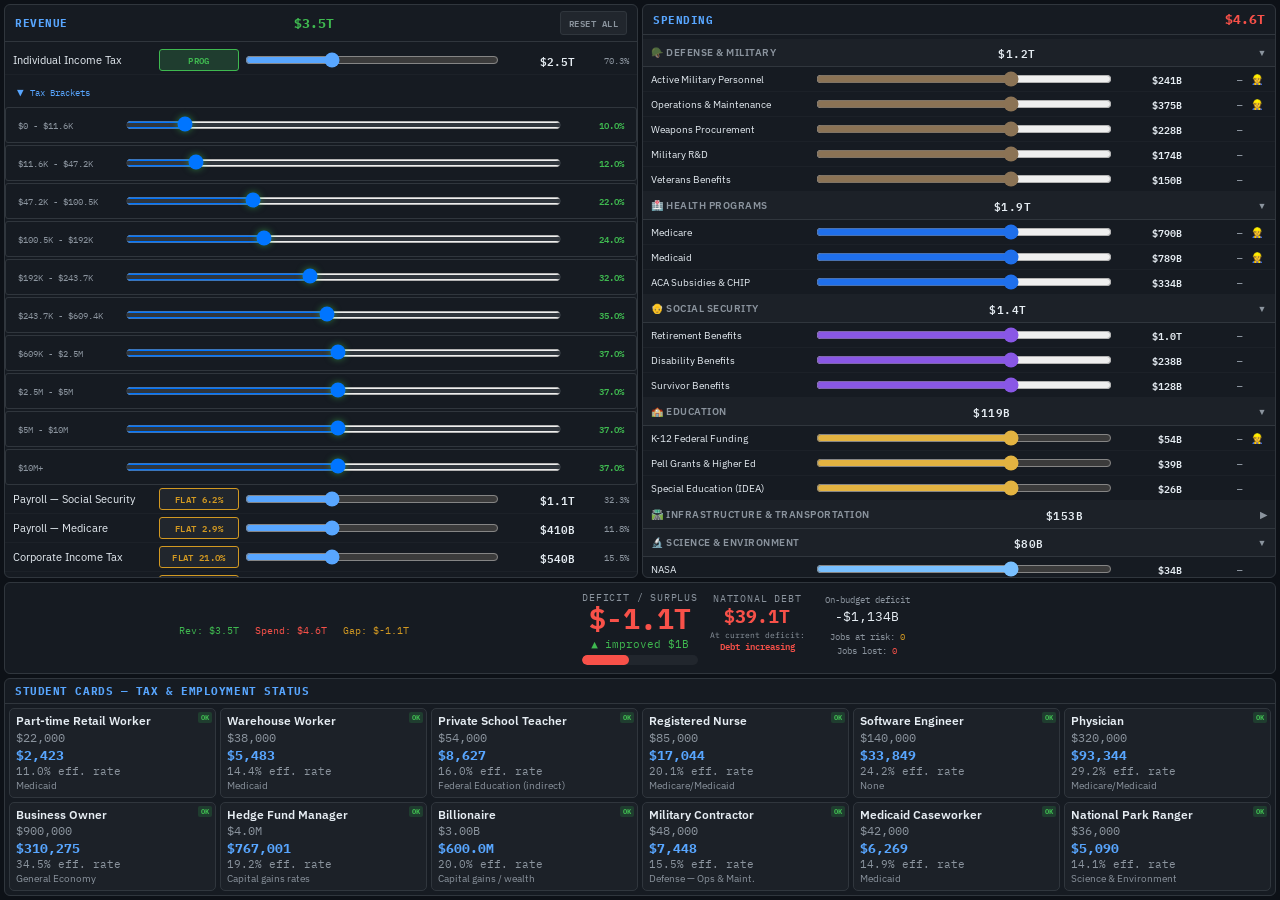
==== commit 5f12c10f: "split up files" ====
--- a/simulator/index.html
+++ b/simulator/index.html
@@ -1,200 +1,85 @@
 <!DOCTYPE html>
 <html lang="en">
 <head>
-<meta charset="UTF-8">
-<meta name="viewport" content="width=device-width, initial-scale=1.0">
-<title>Federal Budget Simulator</title>
-<link href="https://fonts.googleapis.com/css2?family=IBM+Plex+Mono:wght@400;600;700&family=IBM+Plex+Sans:wght@400;500;600&display=swap" rel="stylesheet">
-<style>
-*{box-sizing:border-box;margin:0;padding:0}
-:root{
-  --bg:#0d1117;--panel:#161b22;--border:#30363d;--text:#e6edf3;--muted:#8b949e;
-  --green:#3fb950;--red:#f85149;--amber:#d29922;--blue:#58a6ff;
-  --defense:#8b7355;--health:#1f6feb;--social:#8957e5;--edu:#e3b341;
-  --infra:#3fb950;--sci:#79c0ff;--intl:#f78166;--gov:#6e7681;
-}
-html,body{height:100%;overflow:hidden;background:var(--bg);color:var(--text);font-family:'IBM Plex Sans',sans-serif;font-size:12px}
-.app{display:grid;grid-template-rows:1fr auto auto;height:100vh;gap:4px;padding:4px}
-.top-panels{display:grid;grid-template-columns:1fr 1fr;gap:4px;min-height:0;overflow:hidden}
-.panel{background:var(--panel);border:1px solid var(--border);border-radius:6px;overflow:hidden;display:flex;flex-direction:column}
-.panel-header{padding:6px 10px;border-bottom:1px solid var(--border);display:flex;align-items:center;gap:8px;flex-shrink:0}
-.panel-title{font-family:'IBM Plex Mono',monospace;font-weight:700;font-size:11px;letter-spacing:.05em;text-transform:uppercase;color:var(--blue)}
-.panel-total{margin-left:auto;font-family:'IBM Plex Mono',monospace;font-weight:700;font-size:13px}
-.panel-body{overflow-y:auto;flex:1;padding:4px 0}
-.panel-body::-webkit-scrollbar{width:4px}
-.panel-body::-webkit-scrollbar-track{background:transparent}
-.panel-body::-webkit-scrollbar-thumb{background:var(--border);border-radius:2px}
-
-/* Revenue rows */
-.rev-row{padding:3px 8px;border-bottom:1px solid #1c2128;display:grid;grid-template-columns:140px 80px 1fr 70px 48px;align-items:center;gap:6px}
-.rev-row:hover{background:#1c2128}
-.rev-label{font-size:11px;color:var(--text);white-space:nowrap;overflow:hidden;text-overflow:ellipsis}
-.type-badge{font-family:'IBM Plex Mono',monospace;font-size:9px;font-weight:600;padding:2px 5px;border-radius:3px;cursor:pointer;border:none;letter-spacing:.04em;transition:all .15s;white-space:nowrap}
-.badge-flat{background:#21262d;color:var(--amber);border:1px solid var(--amber)}
-.badge-prog{background:#1f3d2f;color:var(--green);border:1px solid var(--green)}
-.badge-locked{background:#1c2128;color:var(--muted);border:1px solid var(--border);cursor:default}
-.rev-slider{width:100%;accent-color:var(--blue);height:18px;cursor:pointer;touch-action:none}
-.rev-amount{font-family:'IBM Plex Mono',monospace;font-size:11px;font-weight:600;text-align:right;white-space:nowrap}
-.rev-pct{font-family:'IBM Plex Mono',monospace;font-size:9px;color:var(--muted);text-align:right}
-
-/* Spending */
-.cat-header{padding:4px 8px;background:#1c2128;border-bottom:1px solid var(--border);display:flex;align-items:center;gap:6px;font-size:10px;font-weight:600;color:var(--muted);text-transform:uppercase;letter-spacing:.05em;cursor:pointer;user-select:none}
-.cat-header:hover{background:#21262d}
-.cat-toggle{font-size:9px;margin-left:auto}
-.cat-total{margin-left:auto;font-family:'IBM Plex Mono',monospace;font-size:11px;color:var(--text)}
-.spend-row{padding:3px 8px;border-bottom:1px solid #1c2128;display:grid;grid-template-columns:160px 1fr 65px 55px 20px;align-items:center;gap:5px}
-.spend-row:hover{background:#1c2128}
-.spend-label{font-size:10px;color:var(--text);white-space:nowrap;overflow:hidden;text-overflow:ellipsis}
-.spend-slider{width:100%;height:18px;cursor:pointer;touch-action:none}
-.spend-amount{font-family:'IBM Plex Mono',monospace;font-size:10px;font-weight:600;text-align:right}
-.spend-delta{font-family:'IBM Plex Mono',monospace;font-size:9px;text-align:right;white-space:nowrap}
-.spend-job-icon{font-size:10px;text-align:center}
-.delta-pos{color:var(--red)}
-.delta-neg{color:var(--green)}
-.delta-zero{color:var(--muted)}
-.locked-row{opacity:.6}
-.locked-row .spend-slider{cursor:not-allowed;opacity:.4}
-
-/* Deficit bar */
-.deficit-panel{background:var(--panel);border:1px solid var(--border);border-radius:6px;padding:8px 12px}
-.deficit-grid{display:grid;grid-template-columns:1fr auto 1fr;align-items:center;gap:12px}
-.deficit-main{text-align:center}
-.deficit-label{font-family:'IBM Plex Mono',monospace;font-size:10px;color:var(--muted);text-transform:uppercase;letter-spacing:.08em}
-.deficit-number{font-family:'IBM Plex Mono',monospace;font-size:28px;font-weight:700;line-height:1.1;transition:color .3s}
-.deficit-number.surplus{color:var(--green)}
-.deficit-number.deficit{color:var(--red)}
-.deficit-change{font-family:'IBM Plex Mono',monospace;font-size:11px;margin-top:2px}
-.bar-wrap{flex:1}
-.bar-track{height:10px;background:#21262d;border-radius:5px;overflow:hidden;position:relative}
-.bar-fill{height:100%;border-radius:5px;transition:width .3s,background .3s}
-.deficit-breakdown{font-family:'IBM Plex Mono',monospace;font-size:10px;color:var(--muted);display:flex;gap:16px;justify-content:center;margin-top:4px}
-.deficit-breakdown span{white-space:nowrap}
-.breakdown-rev{color:var(--green)}
-.breakdown-spend{color:var(--red)}
-.breakdown-gap{color:var(--amber)}
-
-/* Jobs panel */
-.jobs-panel{background:var(--panel);border:1px solid var(--border);border-radius:6px;overflow:hidden}
-.jobs-header{padding:5px 10px;border-bottom:1px solid var(--border);display:flex;align-items:center;gap:8px}
-.jobs-grid{display:grid;grid-template-columns:repeat(6,1fr);gap:4px;padding:4px}
-.student-card{background:#1c2128;border:1px solid var(--border);border-radius:5px;padding:5px 6px;position:relative;transition:all .3s;cursor:pointer}
-.student-card:hover{border-color:var(--blue)}
-.student-card.at-risk{border-color:var(--amber)!important;background:#1f1a10}
-.student-card.job-lost{border-color:var(--red)!important;background:#1a1010;opacity:.75}
-.card-status{position:absolute;top:3px;right:3px;font-family:'IBM Plex Mono',monospace;font-size:7px;font-weight:700;padding:1px 3px;border-radius:2px;text-transform:uppercase}
-.status-ok{background:#1f3d2f;color:var(--green)}
-.status-risk{background:#332200;color:var(--amber)}
-.status-lost{background:#3d1a1a;color:var(--red)}
-.card-name{font-size:12px;font-weight:600;color:var(--text);line-height:1.2;padding-right:30px}
-.card-income{font-family:'IBM Plex Mono',monospace;font-size:12px;color:var(--muted);margin-top:1px}
-.card-tax{font-family:'IBM Plex Mono',monospace;font-size:13px;font-weight:700;color:var(--blue);margin-top:2px}
-.card-rate{font-family:'IBM Plex Mono',monospace;font-size:11px;color:var(--muted)}
-.card-dep{font-size:10px;color:var(--muted);margin-top:2px;line-height:1.2}
-
-/* Tooltip */
-.tooltip{position:fixed;background:#21262d;border:1px solid var(--border);border-radius:5px;padding:8px 10px;font-size:10px;max-width:220px;z-index:1000;pointer-events:none;box-shadow:0 4px 12px rgba(0,0,0,.5);line-height:1.4;display:none}
-.tooltip.visible{display:block}
-
-/* Reset button */
-.reset-btn{margin-left:auto;font-family:'IBM Plex Mono',monospace;font-size:9px;font-weight:600;padding:3px 8px;border-radius:3px;cursor:pointer;border:1px solid var(--border);background:#21262d;color:var(--muted);text-transform:uppercase;letter-spacing:.05em;transition:all .15s}
-.reset-btn:hover{border-color:var(--blue);color:var(--blue)}
-
-/* Modal popup */
-.modal{display:none;position:fixed;top:0;left:0;width:100%;height:100%;background:rgba(0,0,0,.7);z-index:2000;align-items:center;justify-content:center}
-.modal.visible{display:flex}
-.modal-content{background:var(--panel);border:1px solid var(--border);border-radius:8px;max-width:500px;max-height:80vh;overflow-y:auto;box-shadow:0 8px 32px rgba(0,0,0,.8)}
-.modal-header{display:flex;align-items:center;justify-content:space-between;padding:12px 16px;border-bottom:1px solid var(--border);flex-shrink:0}
-.modal-title{font-family:'IBM Plex Mono',monospace;font-weight:700;font-size:12px;letter-spacing:.05em;text-transform:uppercase;color:var(--blue)}
-.modal-close{font-size:28px;cursor:pointer;color:var(--muted);transition:color .2s}
-.modal-close:hover{color:var(--text)}
-.modal-body{padding:16px;font-size:11px;color:var(--text);line-height:1.6}
-
-/* Clickable row styling */
-.rev-row.clickable{cursor:pointer;transition:background .2s}
-.rev-row.clickable:hover{background:#21262d}
-.spend-row.clickable{cursor:pointer;transition:background .2s}
-.spend-row.clickable:hover{background:#21262d}
-
-/* Category colors */
-.cat-defense .spend-slider{accent-color:var(--defense)}
-.cat-health .spend-slider{accent-color:var(--health)}
-.cat-social .spend-slider{accent-color:var(--social)}
-.cat-edu .spend-slider{accent-color:var(--edu)}
-.cat-infra .spend-slider{accent-color:var(--infra)}
-.cat-sci .spend-slider{accent-color:var(--sci)}
-.cat-intl .spend-slider{accent-color:var(--intl)}
-.cat-gov .spend-slider{accent-color:var(--gov)}
-
-/* Collapsed categories */
-.cat-rows{display:block}
-.cat-rows.collapsed{display:none}
-
-/* Job lost overlay */
-.job-lost-overlay{position:absolute;inset:0;display:flex;align-items:center;justify-content:center;background:rgba(26,16,16,.85);border-radius:4px;font-family:'IBM Plex Mono',monospace;font-size:8px;font-weight:700;color:var(--red);letter-spacing:.05em;pointer-events:none;display:none}
-.student-card.job-lost .job-lost-overlay{display:flex}
-</style>
+	<meta charset="UTF-8">
+	<meta name="viewport" content="width=device-width, initial-scale=1.0">
+	<title>Federal Budget Simulator</title>
+	<link href="https://fonts.googleapis.com/css2?family=IBM+Plex+Mono:wght@400;600;700&family=IBM+Plex+Sans:wght@400;500;600&display=swap" rel="stylesheet">
+	<link rel="stylesheet" href="styles.css">
 </head>
 <body>
 <div class="app">
 
-  <!-- TOP: Revenue + Spending -->
-  <div class="top-panels">
+	<!-- TOP: Revenue + Spending -->
+	<div class="top-panels">
 
-    <!-- REVENUE PANEL -->
-    <div class="panel" id="revenue-panel">
-      <div class="panel-header">
-        <span class="panel-title">Revenue</span>
-        <span class="panel-total" id="rev-total-display" style="color:var(--green)">$4,900B</span>
-        <button class="reset-btn" onclick="resetAll()">Reset All</button>
-      </div>
-      <div class="panel-body" id="revenue-body"></div>
-    </div>
+		<!-- REVENUE PANEL -->
+		<div class="panel" id="revenue-panel">
+			<div class="panel-header">
+				<span class="panel-title">Revenue</span>
+				<span class="panel-total" id="rev-total-display" style="color:var(--green)">$4,900B</span>
+				<button class="reset-btn" onclick="resetAll()">Reset All</button>
+			</div>
+			<div class="panel-body" id="revenue-body"></div>
+		</div>
 
-    <!-- SPENDING PANEL -->
-    <div class="panel" id="spending-panel">
-      <div class="panel-header">
-        <span class="panel-title">Spending</span>
-        <span class="panel-total" id="spend-total-display" style="color:var(--red)">$6,900B</span>
-      </div>
-      <div class="panel-body" id="spending-body"></div>
-    </div>
+		<!-- SPENDING PANEL -->
+		<div class="panel" id="spending-panel">
+			<div class="panel-header">
+				<span class="panel-title">Spending</span>
+				<span class="panel-total" id="spend-total-display" style="color:var(--red)">$6,900B</span>
+			</div>
+			<div class="panel-body" id="spending-body"></div>
+		</div>
 
-  </div>
+	</div>
 
-  <!-- DEFICIT BAR -->
-  <div class="deficit-panel">
-    <div class="deficit-grid">
-      <div class="deficit-breakdown">
-        <span class="breakdown-rev">Rev: <span id="d-rev">$4,900B</span></span>
-        <span class="breakdown-spend">Spend: <span id="d-spend">$6,900B</span></span>
-        <span class="breakdown-gap">Gap: <span id="d-gap">-$2,000B</span></span>
-      </div>
-      <div class="deficit-main">
-        <div class="deficit-label">Deficit / Surplus</div>
-        <div class="deficit-number deficit" id="deficit-number">-$2,000B</div>
-        <div class="deficit-change" id="deficit-change" style="color:var(--muted)">Baseline</div>
-        <div class="bar-wrap" style="margin-top:4px">
-          <div class="bar-track">
-            <div class="bar-fill" id="bar-fill" style="width:50%;background:var(--red)"></div>
-          </div>
-        </div>
-      </div>
-      <div style="text-align:right;font-family:'IBM Plex Mono',monospace;font-size:10px;color:var(--muted)">
-        <div>On-budget deficit</div>
-        <div style="font-size:13px;color:var(--text)" id="baseline-deficit-display">-$1,134B</div>
-        <div style="margin-top:4px">Jobs at risk: <span id="jobs-at-risk-count" style="color:var(--amber)">0</span></div>
-        <div>Jobs lost: <span id="jobs-lost-count" style="color:var(--red)">0</span></div>
-      </div>
-    </div>
-  </div>
+	<!-- DEFICIT BAR -->
+	<div class="deficit-panel">
+		<div class="deficit-grid">
+			<div class="deficit-breakdown">
+				<span class="breakdown-rev">Rev: <span id="d-rev">$4,900B</span></span>
+				<span class="breakdown-spend">Spend: <span id="d-spend">$6,900B</span></span>
+				<span class="breakdown-gap">Gap: <span id="d-gap">-$2,000B</span></span>
+			</div>
+			<div class="deficit-main">
+				<div class="deficit-label">Deficit / Surplus</div>
+				<div class="deficit-number deficit" id="deficit-number">-$2,000B</div>
+				<div class="deficit-change" id="deficit-change" style="color:var(--muted)">Baseline</div>
+				<div class="bar-wrap" style="margin-top:4px">
+					<div class="bar-track">
+						<div class="bar-fill" id="bar-fill" style="width:50%;background:var(--red)"></div>
+					</div>
+				</div>
+			</div>
+			<div class="deficit-right" style="display:flex;gap:20px;align-items:flex-start">
+				<div style="text-align:center;line-height:1.2">
+					<div class="deficit-label" style="font-size:10px;margin-bottom:2px">NATIONAL DEBT</div>
+					<div class="national-debt-number" id="national-debt-display" style="font-size:18px">$39.1T</div>
+					<div style="text-align:center;font-family:'IBM Plex Mono',monospace;font-size:9px;line-height:1.2;margin-top:4px">
+						<div style="color:var(--muted);font-size:8px">At current deficit:</div>
+						<div id="payoff-years" style="color:var(--red);font-weight:600">Debt increasing</div>
+					</div>
+				</div>
+				<div style="text-align:center;font-family:'IBM Plex Mono',monospace;font-size:9px;color:var(--muted);line-height:1.5">
+					<div style="margin-bottom:6px">
+						<div>On-budget deficit</div>
+						<div style="font-size:13px;color:var(--text)" id="baseline-deficit-display">-$1,134B</div>
+						<div style="margin-top:4px">Jobs at risk: <span id="jobs-at-risk-count" style="color:var(--amber)">0</span></div>
+						<div>Jobs lost: <span id="jobs-lost-count" style="color:var(--red)">0</span></div>
+					</div>
+				</div>
+			</div>
+		</div>
+	</div>
 
-  <!-- JOBS PANEL -->
-  <div class="jobs-panel">
-    <div class="jobs-header">
-      <span class="panel-title">Student Cards — Tax &amp; Employment Status</span>
-    </div>
-    <div class="jobs-grid" id="jobs-grid"></div>
-  </div>
+	<!-- JOBS PANEL -->
+	<div class="jobs-panel">
+		<div class="jobs-header">
+			<span class="panel-title">Student Cards — Tax &amp; Employment Status</span>
+		</div>
+		<div class="jobs-grid" id="jobs-grid"></div>
+	</div>
 
 </div>
 
@@ -202,853 +87,30 @@
 
 <!-- MODAL POPUP -->
 <div class="modal" id="info-modal">
-  <div class="modal-content">
-    <div class="modal-header">
-      <span class="modal-title" id="modal-title"></span>
-      <span class="modal-close" onclick="closeModal()">&times;</span>
-    </div>
-    <div class="modal-body">
-      <div id="modal-description"></div>
-      <div style="margin-top:16px;padding-top:12px;border-top:1px solid var(--border)">
-        <div style="font-weight:600;font-size:11px;color:var(--blue);text-transform:uppercase;margin-bottom:8px">Affected Stakeholders</div>
-        <div id="modal-stakeholders" style="font-size:11px;color:var(--text);line-height:1.6"></div>
-      </div>
-    </div>
-  </div>
+	<div class="modal-content">
+		<div class="modal-header">
+			<span class="modal-title" id="modal-title"></span>
+			<span class="modal-close" onclick="closeModal()">&times;</span>
+		</div>
+		<div class="modal-body">
+			<div id="modal-description"></div>
+			<div style="margin-top:16px;padding-top:12px;border-top:1px solid var(--border)">
+				<div style="font-weight:600;font-size:11px;color:var(--blue);text-transform:uppercase;margin-bottom:8px">Affected Stakeholders</div>
+				<div id="modal-stakeholders" style="font-size:11px;color:var(--text);line-height:1.6"></div>
+			</div>
+		</div>
+	</div>
 </div>
 
+<!-- Scripts in dependency order -->
+<script src="js/state.js"></script>
+<script src="js/calculations.js"></script>
+<script src="js/tooltips.js"></script>
+<script src="js/modal.js"></script>
+<script src="js/render.js"></script>
+<script src="js/events.js"></script>
+
 <script>
-// ─── STATE ──────────────────────────────────────────────────────────────────
-const BASELINE_REVENUE = 3485;
-const BASELINE_SPENDING = 4619;
-const BASELINE_DEFICIT = -1134;
-const STANDARD_DEDUCTION = 14600;
-
-const brackets2025 = [
-  {min:0,       max:11600,   rate:0.10},
-  {min:11600,   max:47150,   rate:0.12},
-  {min:47150,   max:100525,  rate:0.22},
-  {min:100525,  max:191950,  rate:0.24},
-  {min:191950,  max:243725,  rate:0.32},
-  {min:243725,  max:609350,  rate:0.35},
-  {min:609350,  max:Infinity,rate:0.37},
-];
-
-const cgRates = [
-  {min:0,       max:47025,   rate:0.00},
-  {min:47025,   max:518900,  rate:0.15},
-  {min:518900,  max:Infinity,rate:0.20},
-];
-
-const progressiveMultipliers = {
-  socialSecurity: 1.35,
-  medicare:       1.10,
-  corporateIncomeTax: 1.15,
-  exciseTax:      0.92,
-  customsTariffs: 0.95,
-};
-
-// Multipliers showing what % of PROGRESSIVE revenue a flat tax yields
-// (baseline $2.45T income tax IS the current progressive system)
-const flatTaxMultipliers = {
-  individualIncomeTax: 0.87,  // Flat tax yields ~87% of progressive revenue
-  estateGiftTax:      0.82,   // Flat estate tax yields ~82% of progressive
-};
-
-// Info for modal popups
-const revenueInfo = {
-  individualIncomeTax: {
-    title: 'Individual Income Tax',
-    description: 'The progressive federal income tax on personal earnings. Uses tax brackets where higher earners pay higher rates. Withheld from paychecks.',
-    stakeholders: ['All workers', 'Self-employed individuals', 'Investors', 'Retirees']
-  },
-  socialSecurity: {
-    title: 'Payroll — Social Security (Off-Budget)',
-    description: 'The 6.2% employee payroll tax (capped at $168,600 in 2025 wages). Dedicated FICA tax that funds Social Security benefits. Does NOT affect the deficit.',
-    stakeholders: ['All workers', 'Self-employed', 'Future retirees', 'Disability beneficiaries']
-  },
-  medicare: {
-    title: 'Payroll — Medicare (Off-Budget)',
-    description: 'The 2.9% employee payroll tax on all wages (no cap). Funds Medicare for seniors. Does NOT affect the deficit.',
-    stakeholders: ['All workers', 'Self-employed', 'Medicare beneficiaries (age 65+)', 'Hospitals and doctors']
-  },
-  corporateIncomeTax: {
-    title: 'Corporate Income Tax',
-    description: 'The 21% federal tax on corporate profits. Affects business investment decisions and is often passed to shareholders or consumers.',
-    stakeholders: ['Corporations', 'Shareholders', 'Employees', 'Consumers']
-  },
-  exciseTax: {
-    title: 'Excise Taxes',
-    description: 'Targeted consumption taxes on specific goods like gasoline, alcohol, tobacco, and airlines. Creates price increases for consumers.',
-    stakeholders: ['Consumers of fuel, alcohol, tobacco', 'Airlines', 'Gun owners']
-  },
-  estateGiftTax: {
-    title: 'Estate & Gift Tax',
-    description: 'Tax on large inheritances and gifts. Only affects the wealthiest families (exemption ~$13.61M per person in 2025). Progressive rate structure.',
-    stakeholders: ['Wealthy families', 'Estate planners', 'Heirs', 'Tax attorneys']
-  },
-  customsTariffs: {
-    title: 'Customs / Tariffs',
-    description: 'Taxes on imported goods. Can protect domestic industries but typically raise prices for consumers who buy imported products.',
-    stakeholders: ['Importers', 'Consumers', 'Domestic manufacturers', 'Retailers']
-  },
-  otherRevenue: {
-    title: 'Other Revenue',
-    description: 'Misc federal revenue including federal fees, national park entrance fees, patent office fees, and other government service charges.',
-    stakeholders: ['Users of federal services', 'Patent applicants', 'National park visitors']
-  },
-  capitalGainsTax: {
-    title: 'Capital Gains Tax',
-    description: 'Tax on investment profits. Long-term gains (investments held 1+ year) use preferential lower rates. Short-term gains taxed as ordinary income.',
-    stakeholders: ['Investors', 'Stock traders', 'Real estate sellers', 'Mutual fund holders']
-  }
-};
-
-const spendingInfo = {
-  defensePersonnel: {
-    title: 'Active Military Personnel',
-    description: 'Salaries and wages for active duty military members. Affects military recruitment and force readiness.',
-    stakeholders: ['Military members', 'Military families', 'Defense contractors', 'Veterans']
-  },
-  defenseOps: {
-    title: 'Operations & Maintenance',
-    description: 'Funding for military operations, training, equipment maintenance, and daily operations. Critical for readiness.',
-    stakeholders: ['Military personnel', 'Defense contractors', 'Communities near bases', 'Veterans']
-  },
-  defenseWeapons: {
-    title: 'Weapons Procurement',
-    description: 'Purchases of new weapons systems, aircraft, ships, and military equipment. Affects defense contractors and manufacturing jobs.',
-    stakeholders: ['Defense manufacturers', 'Manufacturing workers', 'Military', 'Tech companies']
-  },
-  defenseRD: {
-    title: 'Military R&D',
-    description: 'Research and development for new military technologies. Impacts innovation and advanced manufacturing.',
-    stakeholders: ['Defense contractors', 'Scientists and engineers', 'Tech companies', 'Universities']
-  },
-  veteransBenefits: {
-    title: 'Veterans Benefits',
-    description: 'Pensions, healthcare, disability payments, and education benefits for veterans. Direct support to military families.',
-    stakeholders: ['Veterans', 'Veteran families', 'Disabled veterans', 'Medical providers']
-  },
-  medicaid: {
-    title: 'Medicaid',
-    description: 'Healthcare program for low-income individuals and families. State-administered but partially federally funded. Covers millions of Americans.',
-    stakeholders: ['Low-income individuals', 'Families earning <$35k', 'Healthcare providers', 'Hospitals', 'Pharmacies']
-  },
-  acaChip: {
-    title: 'ACA Subsidies & CHIP',
-    description: 'Premium subsidies for individuals buying health insurance through healthcare.gov, plus CHIP (Children\'s Health) for low-income kids.',
-    stakeholders: ['Uninsured individuals', 'Low-income families', 'Insurance companies', 'Children']
-  },
-  eduK12: {
-    title: 'K-12 Federal Funding',
-    description: 'Grants to states and districts for K-12 education. Funds teacher salaries, facilities, and special education.',
-    stakeholders: ['Teachers', 'K-12 students', 'School districts', 'School staff']
-  },
-  eduPell: {
-    title: 'Pell Grants & Higher Ed',
-    description: 'Grants and loans for college students who demonstrate financial need. Makes college more affordable for lower-income students.',
-    stakeholders: ['College students', 'Universities', 'Student loan borrowers', 'Education companies']
-  },
-  infraHighway: {
-    title: 'Highway & Road Funding',
-    description: 'Funding for interstate highways,roads, and bridges. Supports construction jobs and transportation infrastructure.',
-    stakeholders: ['Construction workers', 'Trucking industry', 'Commuters', 'States and cities']
-  },
-  sciNASA: {
-    title: 'NASA',
-    description: 'Space exploration and research agency. Supports advances in space technology and scientific discovery.',
-    stakeholders: ['NASA employees', 'Scientists', 'Contractors', 'Innovation sector']
-  },
-  intlEcon: {
-    title: 'Foreign Economic Aid',
-    description: 'Development assistance to foreign countries. Supports US diplomatic goals and economic development overseas.',
-    stakeholders: ['Developing nations', 'US companies abroad', 'NGOs', 'Foreign partners']
-  },
-  govCourts: {
-    title: 'Federal Courts & Justice',
-    description: 'Funding for federal courts, judges, prosecutors, and public defenders. Maintains the judicial system.',
-    stakeholders: ['Judges', 'Lawyers', 'Court staff', 'Justice system users']
-  },
-  debtPublic: {
-    title: 'Interest — Public Debt',
-    description: 'Interest payments on federal debt held by the public (individuals, corporations, foreign governments). The largest growing budget item.',
-    stakeholders: ['Bond investors', 'Foreign governments', 'Retirees', 'Financial markets']
-  }
-};
-
-const state = {
-  revenue: {
-    individualIncomeTax: {label:'Individual Income Tax', baseAmount:2450, amount:2450, rateMultiplier:1.0, type:'progressive', minRate:0.5, maxRate:2.0, step:0.05},
-    socialSecurity:      {label:'Payroll — Social Security', baseAmount:1125, amount:1125, rateMultiplier:1.0, type:'flat', minRate:0.5, maxRate:2.0, step:0.05},
-    medicare:            {label:'Payroll — Medicare', baseAmount:410, amount:410, rateMultiplier:1.0, type:'flat', minRate:0.5, maxRate:2.0, step:0.05},
-    corporateIncomeTax:  {label:'Corporate Income Tax', baseAmount:540, amount:540, rateMultiplier:1.0, type:'flat', minRate:0.5, maxRate:2.0, step:0.05},
-    exciseTax:           {label:'Excise Taxes', baseAmount:92, amount:92, rateMultiplier:1.0, type:'flat', minRate:0.5, maxRate:2.0, step:0.05},
-    estateGiftTax:       {label:'Estate & Gift Tax', baseAmount:36, amount:36, rateMultiplier:1.0, type:'progressive', minRate:0.5, maxRate:2.0, step:0.05},
-    customsTariffs:      {label:'Customs / Tariffs', baseAmount:77, amount:77, rateMultiplier:1.0, type:'flat', minRate:0.5, maxRate:2.0, step:0.05},
-    otherRevenue:        {label:'Other Revenue', baseAmount:170, amount:170, rateMultiplier:1.0, type:'flat', minRate:0.5, maxRate:2.0, step:0.05},
-    capitalGainsTax:     {label:'Capital Gains Tax', baseAmount:120, amount:120, rateMultiplier:1.0, type:'flat', minRate:0.5, maxRate:2.0, step:0.05},
-  },
-  spending: {
-    defense: {
-      label:'Defense & Military', icon:'🪖', color:'defense', collapsed:false,
-      items:{
-        defensePersonnel:  {label:'Active Military Personnel', amount:241, baseline:241, jobKey:'militaryPersonnel'},
-        defenseOps:        {label:'Operations & Maintenance', amount:375, baseline:375, jobKey:'defenseOps'},
-        defenseWeapons:    {label:'Weapons Procurement', amount:228, baseline:228, jobKey:null},
-        defenseRD:         {label:'Military R&D', amount:174, baseline:174, jobKey:null},
-        veteransBenefits:  {label:'Veterans Benefits', amount:150, baseline:150, jobKey:null},
-      }
-    },
-    health: {
-      label:'Health Programs', icon:'🏥', color:'health', collapsed:false,
-      items:{
-        medicare:   {label:'Medicare', amount:790, baseline:790, jobKey:'medicare'},
-        medicaid:   {label:'Medicaid', amount:789, baseline:789, jobKey:'medicaid'},
-        acaChip:    {label:'ACA Subsidies & CHIP', amount:334, baseline:334, jobKey:null},
-      }
-    },
-    social: {
-      label:'Social Security', icon:'👴', color:'social', collapsed:false,
-      items:{
-        ssRetirement: {label:'Retirement Benefits', amount:1010, baseline:1010, jobKey:null},
-        ssDisability: {label:'Disability Benefits', amount:238, baseline:238, jobKey:null},
-        ssSurvivor:   {label:'Survivor Benefits', amount:128, baseline:128, jobKey:null},
-      }
-    },
-    education: {
-      label:'Education', icon:'🏫', color:'edu', collapsed:false,
-      items:{
-        eduK12:     {label:'K-12 Federal Funding', amount:54, baseline:54, jobKey:'education'},
-        eduPell:    {label:'Pell Grants & Higher Ed', amount:39, baseline:39, jobKey:null},
-        eduSpecial: {label:'Special Education (IDEA)', amount:26, baseline:26, jobKey:null},
-      }
-    },
-    infrastructure: {
-      label:'Infrastructure & Transportation', icon:'🛣️', color:'infra', collapsed:true,
-      items:{
-        infraHighway: {label:'Highway & Road Funding', amount:80, baseline:80, jobKey:null},
-        infraTransit: {label:'Public Transit & Rail', amount:33, baseline:33, jobKey:null},
-        infraAirport: {label:'Airports & Aviation', amount:27, baseline:27, jobKey:null},
-        infraWater:   {label:'Water Infrastructure', amount:13, baseline:13, jobKey:null},
-      }
-    },
-    science: {
-      label:'Science & Environment', icon:'🔬', color:'sci', collapsed:false,
-      items:{
-        sciNASA:  {label:'NASA', amount:34, baseline:34, jobKey:null},
-        sciNIH:   {label:'NIH', amount:27, baseline:27, jobKey:null},
-        sciEPA:   {label:'EPA & Environment', amount:19, baseline:19, jobKey:'sciEnv'},
-      }
-    },
-    international: {
-      label:'International & Foreign Aid', icon:'🌍', color:'intl', collapsed:true,
-      items:{
-        intlEcon:   {label:'Foreign Economic Aid', amount:47, baseline:47, jobKey:null},
-        intlDiplo:  {label:'Diplomatic / State Dept', amount:38, baseline:38, jobKey:null},
-        intlSec:    {label:'International Security', amount:20, baseline:20, jobKey:null},
-      }
-    },
-    government: {
-      label:'Government Operations', icon:'🏛️', color:'gov', collapsed:true,
-      items:{
-        govIRS:     {label:'IRS & Tax Collection', amount:19, baseline:19, jobKey:null},
-        govCourts:  {label:'Federal Courts & Justice', amount:54, baseline:54, jobKey:null},
-        govCongress:{label:'Congress & Executive', amount:13, baseline:13, jobKey:null},
-        govGSA:     {label:'General Services Admin', amount:48, baseline:48, jobKey:null},
-        govOther:   {label:'Other Federal Agencies', amount:67, baseline:67, jobKey:null},
-      }
-    },
-    debt: {
-      label:'Interest on National Debt', icon:'💸', color:'gov', collapsed:false,
-      locked:true,
-      items:{
-        debtPublic: {label:'Interest — Public Debt', amount:1315, baseline:1315, locked:true},
-        debtIntra:  {label:'Interest — Intragovernmental', amount:355, baseline:355, locked:true},
-      }
-    },
-  },
-  cgAsOrdinary: false,
-};
-
-const students = [
-  {id:1,  name:'Part-time Retail Worker',  income:22000,      sector:'private', dependsOn:'Medicaid',                  depKey:'medicaid',    cgIncome:0},
-  {id:2,  name:'Warehouse Worker',          income:38000,      sector:'private', dependsOn:'Medicaid',                  depKey:'medicaid',    cgIncome:0},
-  {id:3,  name:'Private School Teacher',    income:54000,      sector:'private', dependsOn:'Federal Education (indirect)',depKey:'education',  cgIncome:0},
-  {id:4,  name:'Registered Nurse',          income:85000,      sector:'private', dependsOn:'Medicare/Medicaid',         depKey:'nurse',       cgIncome:0},
-  {id:5,  name:'Software Engineer',         income:140000,     sector:'private', dependsOn:'None',                      depKey:null,          cgIncome:0},
-  {id:6,  name:'Physician',                 income:320000,     sector:'private', dependsOn:'Medicare/Medicaid',         depKey:'nurse',       cgIncome:0},
-  {id:7,  name:'Business Owner',            income:900000,     sector:'private', dependsOn:'General Economy',           depKey:null,          cgIncome:0},
-  {id:8,  name:'Hedge Fund Manager',        income:0,          sector:'private', dependsOn:'Capital gains rates',       depKey:null,          cgIncome:4000000},
-  {id:9,  name:'Billionaire',               income:0,          sector:'private', dependsOn:'Capital gains / wealth',    depKey:null,          cgIncome:3000000000},
-  {id:10, name:'Military Contractor',       income:48000,      sector:'govt',    dependsOn:'Defense — Ops & Maint.',    depKey:'defenseOps',  cgIncome:0},
-  {id:11, name:'Medicaid Caseworker',       income:42000,      sector:'govt',    dependsOn:'Medicaid',                  depKey:'medicaid',    cgIncome:0},
-  {id:12, name:'National Park Ranger',      income:36000,      sector:'govt',    dependsOn:'Science & Environment',     depKey:'sciEnv',      cgIncome:0},
-];
-
-// ─── CALCULATIONS ────────────────────────────────────────────────────────────
-
-// Income tax using current state — brackets scaled by rateMultiplier, or flat rate if toggled
-function calcIncomeTax(gross) {
-  const m = state.revenue.individualIncomeTax.rateMultiplier;
-  const taxable = Math.max(0, gross - STANDARD_DEDUCTION);
-  let tax = 0;
-  if (state.revenue.individualIncomeTax.type === 'flat') {
-    // Flat rate: ~18% base scaled by multiplier
-    tax = taxable * 0.18 * m;
-  } else {
-    for (const b of brackets2025) {
-      if (taxable <= b.min) break;
-      const amt = Math.min(taxable, b.max) - b.min;
-      tax += amt * b.rate * m;
-    }
-  }
-  return tax;
-}
-
-// Payroll taxes based on current SS and Medicare state
-function calcPayrollTax(wages) {
-  const ssR = state.revenue.socialSecurity;
-  const medR = state.revenue.medicare;
-
-  // SS: 6.2% employee share, cap at $184,500 unless toggled to progressive (removes cap)
-  const ssRate = 0.062 * ssR.rateMultiplier;
-  const ssCap = ssR.type === 'progressive' ? Infinity : 184500;
-  const ssTax = Math.min(wages, ssCap) * ssRate;
-
-  // Medicare: 1.45%, no cap, scaled by multiplier
-  const medTax = wages * 0.0145 * medR.rateMultiplier;
-
-  return ssTax + medTax;
-}
-
-// CG tax — uses ordinary brackets if toggled, otherwise CG rates (both scaled by income tax multiplier)
-function calcCGTax(cgIncome) {
-  if (state.cgAsOrdinary) return calcIncomeTax(cgIncome);
-  const m = state.revenue.individualIncomeTax.rateMultiplier;
-  let tax = 0;
-  for (const b of cgRates) {
-    if (cgIncome <= b.min) break;
-    const amt = Math.min(cgIncome, b.max) - b.min;
-    tax += amt * b.rate * m;
-  }
-  return tax;
-}
-
-// Full student tax: income tax + payroll + CG
-function calcStudentTax(student) {
-  const incomeTax = calcIncomeTax(student.income);
-  const payroll = calcPayrollTax(student.income);
-  const cgTax = calcCGTax(student.cgIncome);
-  const total = incomeTax + payroll + cgTax;
-  const totalIncome = student.income + student.cgIncome;
-  const effRate = totalIncome > 0 ? (total / totalIncome) * 100 : 0;
-  return { incomeTax, payroll, cgTax, total, effRate };
-}
-
-function calcTotalRevenue() {
-  let total = 0;
-  for (const [k, r] of Object.entries(state.revenue)) {
-    // Skip socialSecurity and medicare — both off-budget (FICA taxes)
-    if (k === 'socialSecurity' || k === 'medicare') continue;
-    
-    // Progressive multiplier applies when type is progressive
-    let multiplier = 1.0;
-    if (r.type === 'progressive' && progressiveMultipliers[k]) {
-      multiplier = progressiveMultipliers[k];
-    }
-    // Flat tax multiplier applies when type is flat (only for items with special flat behavior)
-    if (r.type === 'flat' && flatTaxMultipliers[k]) {
-      multiplier = flatTaxMultipliers[k];
-    }
-    total += r.baseAmount * r.rateMultiplier * multiplier;
-  }
-  return total;
-}
-
-function calcTotalSpending() {
-  let total = 0;
-  for (const cat of Object.values(state.spending)) {
-    for (const [k, item] of Object.entries(cat.items)) {
-      // Skip Social Security AND Medicare items — both off-budget (FICA funded)
-      if (k === 'ssRetirement' || k === 'ssDisability' || k === 'ssSurvivor' || 
-          k === 'medicare') continue;
-      total += item.amount;
-    }
-  }
-  return total;
-}
-
-function calcDeficit() {
-  return calcTotalRevenue() - calcTotalSpending();
-}
-
-function getSpendItem(key) {
-  for (const cat of Object.values(state.spending)) {
-    if (cat.items[key]) return cat.items[key];
-  }
-  return null;
-}
-
-function cutPct(key) {
-  const item = getSpendItem(key);
-  if (!item) return 0;
-  return (item.baseline - item.amount) / item.baseline;
-}
-
-function checkJobStatus(student) {
-  const k = student.depKey;
-  if (!k) return 'ok';
-
-  if (k === 'defenseOps') {
-    const pct = cutPct('defenseOps');
-    if (pct > 0.20) return 'lost';
-    if (pct > 0.10) return 'risk';
-  }
-  if (k === 'medicaid') {
-    const pct = cutPct('medicaid');
-    if (student.sector === 'govt') { // caseworker
-      if (pct > 0.15) return 'lost';
-      if (pct > 0.08) return 'risk';
-    } else { // uses it
-      if (pct > 0.20) return 'risk'; // loses coverage, not job
-    }
-  }
-  if (k === 'sciEnv') {
-    const pct = cutPct('sciEPA');
-    if (pct > 0.25) return 'lost';
-    if (pct > 0.12) return 'risk';
-  }
-  if (k === 'nurse') {
-    const medPct = cutPct('medicare');
-    const medcaidPct = cutPct('medicaid');
-    const combined = (medPct + medcaidPct) / 2;
-    if (combined > 0.30) return 'lost';
-    if (combined > 0.15) return 'risk';
-  }
-  if (k === 'education') {
-    const pct = cutPct('eduK12');
-    if (pct > 0.40) return 'lost';
-    if (pct > 0.20) return 'risk';
-  }
-  return 'ok';
-}
-
-function indirectTooltip(student, status) {
-  if (status === 'ok') return null;
-  if (student.depKey === 'defenseOps') {
-    const item = getSpendItem('defenseOps');
-    const cutB = item.baseline - item.amount;
-    const jobs = Math.round(cutB * 3500);
-    return `Defense ops cut by $${cutB}B → est. ${jobs.toLocaleString()} indirect civilian jobs lost in surrounding communities (restaurants, shops, contractors).`;
-  }
-  if (student.depKey === 'sciEnv') {
-    return `Park closures ripple: local tourism businesses, outfitters, and hospitality near federal lands lose significant revenue.`;
-  }
-  return null;
-}
-
-function formatB(n) {
-  if (Math.abs(n) >= 1000) return `$${(n/1000).toFixed(1)}T`;
-  return `$${Math.round(n)}B`;
-}
-
-// ─── RENDER ──────────────────────────────────────────────────────────────────
-function renderRevenue() {
-  const body = document.getElementById('revenue-body');
-  body.innerHTML = '';
-  const totalRev = calcTotalRevenue();
-
-  for (const [key, r] of Object.entries(state.revenue)) {
-    // Skip capitalGainsTax here, it gets rendered as a special row below
-    if (key === 'capitalGainsTax') continue;
-    
-    let multiplier = 1.0;
-    if (r.type === 'progressive' && progressiveMultipliers[key]) {
-      multiplier = progressiveMultipliers[key];
-    }
-    if (r.type === 'flat' && flatTaxMultipliers[key]) {
-      multiplier = flatTaxMultipliers[key];
-    }
-    const amt = r.baseAmount * r.rateMultiplier * multiplier;
-    const pct = ((amt / totalRev) * 100).toFixed(1);
-
-    const row = document.createElement('div');
-    row.className = 'rev-row';
-    row.innerHTML = `
-      <span class="rev-label" title="${r.label}" style="cursor:pointer">${r.label}</span>
-      <button class="type-badge ${r.type==='progressive'?'badge-prog':'badge-flat'}">${r.type==='progressive'?'PROG':'FLAT'}</button>
-      <input type="range" class="rev-slider" min="0" max="3" step="0.05" value="${r.rateMultiplier}">
-      <span class="rev-amount" id="rev-amt-${key}">${formatB(amt)}</span>
-      <span class="rev-pct" id="rev-pct-${key}">${pct}%</span>
-    `;
-    
-    // Attach button click handler
-    const btn = row.querySelector('.type-badge');
-    (function(k) {
-      btn.addEventListener('click', (e) => {
-        e.stopPropagation();
-        toggleRevType(k);
-      });
-    })(key);
-    
-    // Attach slider handler
-    const slider = row.querySelector('.rev-slider');
-    (function(k) {
-      slider.addEventListener('input', (e) => {
-        e.stopPropagation();
-        updateRevRate(k, +e.target.value);
-      });
-    })(key);
-    
-    // Attach modal handler ONLY to the label
-    const label = row.querySelector('.rev-label');
-    (function(k) {
-      label.addEventListener('click', (e) => {
-        e.stopPropagation();
-        showModal(k, 'revenue');
-      });
-    })(key);
-    
-    body.appendChild(row);
-  }
-
-  // Capital gains toggle row (special rendering)
-  const cgR = state.revenue.capitalGainsTax;
-  const cgAmt = cgR.baseAmount * cgR.rateMultiplier;
-  const cgPct = ((cgAmt / totalRev) * 100).toFixed(1);
-  const cgRow = document.createElement('div');
-  cgRow.className = 'rev-row';
-  cgRow.innerHTML = `
-    <span class="rev-label" title="${cgR.label}" style="cursor:pointer">${cgR.label}</span>
-    <button class="type-badge ${state.cgAsOrdinary?'badge-prog':'badge-flat'}">${state.cgAsOrdinary?'ORDINARY':'CAP GAINS'}</button>
-    <input type="range" class="rev-slider" min="0" max="3" step="0.05" value="${cgR.rateMultiplier}">
-    <span class="rev-amount" id="rev-amt-capitalGainsTax">${formatB(cgAmt)}</span>
-    <span class="rev-pct" id="rev-pct-capitalGainsTax">${cgPct}%</span>
-  `;
-  
-  const cgBtn = cgRow.querySelector('.type-badge');
-  cgBtn.addEventListener('click', (e) => {
-    e.stopPropagation();
-    toggleCG();
-  });
-  
-  const cgSlider = cgRow.querySelector('.rev-slider');
-  cgSlider.addEventListener('input', (e) => {
-    e.stopPropagation();
-    updateRevRate('capitalGainsTax', +e.target.value);
-  });
-  
-  const cgLabel = cgRow.querySelector('.rev-label');
-  cgLabel.addEventListener('click', (e) => {
-    e.stopPropagation();
-    showModal('capitalGainsTax', 'revenue');
-  });
-  
-  body.appendChild(cgRow);
-}
-
-function renderSpending() {
-  const body = document.getElementById('spending-body');
-  body.innerHTML = '';
-
-  for (const [catKey, cat] of Object.entries(state.spending)) {
-    const catTotal = Object.values(cat.items).reduce((s,i) => s + i.amount, 0);
-    const catBaseline = Object.values(cat.items).reduce((s,i) => s + i.baseline, 0);
-    const catDelta = catTotal - catBaseline;
-
-    const hdr = document.createElement('div');
-    hdr.className = 'cat-header';
-    hdr.innerHTML = `
-      <span>${cat.icon} ${cat.label}</span>
-      <span class="cat-total">${formatB(catTotal)}</span>
-      <span class="cat-toggle">${cat.collapsed?'▶':'▼'}</span>
-    `;
-    hdr.onclick = () => { cat.collapsed = !cat.collapsed; renderSpending(); };
-    body.appendChild(hdr);
-
-    const rows = document.createElement('div');
-    rows.className = `cat-rows ${cat.collapsed?'collapsed':''}`;
-
-    for (const [itemKey, item] of Object.entries(cat.items)) {
-      const pct = (item.amount / item.baseline);
-      const delta = item.amount - item.baseline;
-      const deltaClass = delta > 0 ? 'delta-pos' : delta < 0 ? 'delta-neg' : 'delta-zero';
-      const deltaStr = delta === 0 ? '—' : (delta > 0 ? '+' : '') + formatB(delta);
-      const locked = item.locked || cat.locked;
-      const jobIcon = item.jobKey ? '👷' : '';
-
-      const row = document.createElement('div');
-      row.className = `spend-row cat-${cat.color} ${locked?'locked-row':''}`;
-      row.innerHTML = `
-        <span class="spend-label" title="${item.label}" style="cursor:pointer">${item.label}</span>
-        <input type="range" class="spend-slider" min="0" max="1.5" step="0.01" value="${pct}"
-          ${locked?'disabled':''}>
-        <span class="spend-amount" id="spend-amt-${itemKey}">${formatB(item.amount)}</span>
-        <span class="spend-delta ${deltaClass}" id="spend-delta-${itemKey}">${deltaStr}</span>
-        <span class="spend-job-icon" title="${item.jobKey?'Affects jobs':''}">${jobIcon}</span>
-      `;
-      
-      const slider = row.querySelector('.spend-slider');
-      slider.addEventListener('input', (e) => {
-        e.stopPropagation();
-        updateSpend(catKey, itemKey, +e.target.value);
-      });
-      
-      const label = row.querySelector('.spend-label');
-      (function(k) {
-        label.addEventListener('click', (e) => {
-          e.stopPropagation();
-          showModal(k, 'spending');
-        });
-      })(itemKey);
-      
-      rows.appendChild(row);
-    }
-    body.appendChild(rows);
-  }
-}
-
-function fmtMoney(n) {
-  if (n >= 1e9)  return `$${(n/1e9).toFixed(2)}B`;
-  if (n >= 1e6)  return `$${(n/1e6).toFixed(1)}M`;
-  return `$${Math.round(n).toLocaleString()}`;
-}
-
-function renderJobs() {
-  const grid = document.getElementById('jobs-grid');
-  grid.innerHTML = '';
-  let atRisk = 0, lost = 0;
-
-  for (const s of students) {
-    const status = checkJobStatus(s);
-    if (status === 'risk') atRisk++;
-    if (status === 'lost') lost++;
-
-    const {incomeTax, payroll, cgTax, total, effRate} = calcStudentTax(s);
-    const totalIncome = s.income + s.cgIncome;
-
-    const card = document.createElement('div');
-    card.className = `student-card ${status === 'risk' ? 'at-risk' : status === 'lost' ? 'job-lost' : ''}`;
-    card.dataset.studentId = s.id;
-
-    const statusLabel = status === 'ok' ? 'OK' : status === 'risk' ? 'AT RISK' : 'JOB LOST';
-    const statusClass  = status === 'ok' ? 'status-ok' : status === 'risk' ? 'status-risk' : 'status-lost';
-
-    card.innerHTML = `
-      <span class="card-status ${statusClass}">${statusLabel}</span>
-      <div class="card-name">${s.name}</div>
-      <div class="card-income">${fmtMoney(totalIncome)}</div>
-      <div class="card-tax">${fmtMoney(total)}</div>
-      <div class="card-rate">${effRate.toFixed(1)}% eff. rate</div>
-      <div class="card-dep">${s.dependsOn}</div>
-      <div class="job-lost-overlay">JOB LOST</div>
-    `;
-
-    // Hover tooltip: tax breakdown + optional indirect job loss note
-    const indirect = indirectTooltip(s, status);
-    const itLabel = state.revenue.individualIncomeTax.type === 'flat' ? 'Income tax (flat)' : 'Income tax (prog)';
-    const ssLabel = state.revenue.socialSecurity.type === 'progressive' ? 'SS payroll (no cap)' : 'SS payroll (6.2%)';
-    const medRate = (0.0145 * state.revenue.medicare.rateMultiplier * 100).toFixed(2);
-    let tipLines = [
-      `${itLabel}: ${fmtMoney(incomeTax)}`,
-      `${ssLabel}: ${fmtMoney(payroll - (s.income * 0.0145 * state.revenue.medicare.rateMultiplier))} + Medicare ${medRate}%: ${fmtMoney(s.income * 0.0145 * state.revenue.medicare.rateMultiplier)}`,
-    ];
-    if (s.cgIncome > 0) tipLines.push(`Capital gains tax: ${fmtMoney(cgTax)} (${state.cgAsOrdinary?'ordinary rates':'CG rates'})`);
-    tipLines.push(`Total: ${fmtMoney(total)} | Eff. rate: ${effRate.toFixed(1)}%`);
-    if (indirect) tipLines.push('', indirect);
-    const tipText = tipLines.join('\n');
-
-    card.addEventListener('mouseenter', (e) => showTooltip(e, tipText));
-    card.addEventListener('mousemove', moveTooltip);
-    card.addEventListener('mouseleave', hideTooltip);
-
-    grid.appendChild(card);
-  }
-
-  document.getElementById('jobs-at-risk-count').textContent = atRisk;
-  document.getElementById('jobs-lost-count').textContent = lost;
-}
-
-function renderDeficit() {
-  const rev = calcTotalRevenue();
-  const spend = calcTotalSpending();
-  const gap = rev - spend;
-  const change = gap - BASELINE_DEFICIT;
-
-  const el = document.getElementById('deficit-number');
-  el.textContent = (gap >= 0 ? '+' : '') + formatB(gap);
-  el.className = 'deficit-number ' + (gap >= 0 ? 'surplus' : 'deficit');
-
-  const changeEl = document.getElementById('deficit-change');
-  if (change === 0) {
-    changeEl.textContent = 'Baseline';
-    changeEl.style.color = 'var(--muted)';
-  } else {
-    changeEl.textContent = (change > 0 ? '▲ improved ' : '▼ worsened ') + formatB(Math.abs(change));
-    changeEl.style.color = change > 0 ? 'var(--green)' : 'var(--red)';
-  }
-
-  document.getElementById('d-rev').textContent = formatB(rev);
-  document.getElementById('d-spend').textContent = formatB(spend);
-  document.getElementById('d-gap').textContent = (gap >= 0 ? '+' : '') + formatB(gap);
-
-  document.getElementById('rev-total-display').textContent = formatB(rev);
-  document.getElementById('spend-total-display').textContent = formatB(spend);
-
-  // Bar: show progress toward surplus, centered on on-budget baseline
-  // Range: -2500B (worst) to +850B (best) = 3350B total span
-  const barPct = Math.min(100, Math.max(0, ((gap + 2500) / 3350) * 100));
-  const bar = document.getElementById('bar-fill');
-  bar.style.width = barPct + '%';
-  bar.style.background = gap >= 0 ? 'var(--green)' : gap > -455 ? 'var(--amber)' : 'var(--red)';
-}
-
-function updateAll() {
-  renderDeficit();
-  renderJobs();
-  renderRevenue();  // Full re-render to update button states
-  renderSpending(); // Full re-render to re-attach all event handlers
-}
-
-// Lightweight update: only refreshes displayed numbers, never re-renders DOM
-function updateValues() {
-  renderDeficit();
-  renderJobs();
-
-  const totalRev = calcTotalRevenue();
-  for (const [key, r] of Object.entries(state.revenue)) {
-    let multiplier = 1.0;
-    if (r.type === 'progressive' && progressiveMultipliers[key]) multiplier = progressiveMultipliers[key];
-    if (r.type === 'flat' && flatTaxMultipliers[key]) multiplier = flatTaxMultipliers[key];
-    const amt = r.baseAmount * r.rateMultiplier * multiplier;
-    const pct = ((amt / totalRev) * 100).toFixed(1);
-    const amtEl = document.getElementById(`rev-amt-${key}`);
-    const pctEl = document.getElementById(`rev-pct-${key}`);
-    if (amtEl) amtEl.textContent = formatB(amt);
-    if (pctEl) pctEl.textContent = pct + '%';
-  }
-
-  for (const cat of Object.values(state.spending)) {
-    for (const [k, item] of Object.entries(cat.items)) {
-      const amtEl = document.getElementById(`spend-amt-${k}`);
-      const dEl = document.getElementById(`spend-delta-${k}`);
-      if (amtEl) amtEl.textContent = formatB(item.amount);
-      if (dEl) {
-        const d = item.amount - item.baseline;
-        dEl.textContent = d === 0 ? '—' : (d > 0 ? '+' : '') + formatB(d);
-        dEl.className = 'spend-delta ' + (d > 0 ? 'delta-pos' : d < 0 ? 'delta-neg' : 'delta-zero');
-      }
-    }
-  }
-}
-
-// ─── EVENT HANDLERS ───────────────────────────────────────────────────────────
-function updateRevRate(key, val) {
-  state.revenue[key].rateMultiplier = val;
-  updateValues(); // lightweight — does NOT re-render sliders
-}
-
-function toggleRevType(key) {
-  const r = state.revenue[key];
-  r.type = r.type === 'flat' ? 'progressive' : 'flat';
-  updateAll(); // full re-render needed to update button label/class
-}
-
-function toggleCG() {
-  state.cgAsOrdinary = !state.cgAsOrdinary;
-  // Adjust capital gains tax revenue based on toggle
-  // Ordinary income rates are higher, so increase the revenue multiplier
-  if (state.cgAsOrdinary) {
-    state.revenue.capitalGainsTax.rateMultiplier = 1.5;
-  } else {
-    state.revenue.capitalGainsTax.rateMultiplier = 1.0;
-  }
-  updateAll();
-}
-
-function updateSpend(catKey, itemKey, pct) {
-  state.spending[catKey].items[itemKey].amount = state.spending[catKey].items[itemKey].baseline * pct;
-  updateValues(); // lightweight — does NOT re-render sliders
-}
-
-function resetAll() {
-  for (const r of Object.values(state.revenue)) {
-    r.rateMultiplier = 1.0;
-    r.type = r.type; // keep type
-  }
-  // Reset revenue types
-  state.revenue.individualIncomeTax.type = 'progressive';
-  state.revenue.socialSecurity.type = 'flat';
-  state.revenue.medicare.type = 'flat';
-  state.revenue.corporateIncomeTax.type = 'flat';
-  state.revenue.exciseTax.type = 'flat';
-  state.revenue.estateGiftTax.type = 'progressive';
-  state.revenue.customsTariffs.type = 'flat';
-  state.revenue.otherRevenue.type = 'flat';
-  state.revenue.capitalGainsTax.type = 'flat';
-  state.cgAsOrdinary = false;
-
-  for (const cat of Object.values(state.spending)) {
-    for (const item of Object.values(cat.items)) {
-      item.amount = item.baseline;
-    }
-  }
-  renderRevenue();
-  renderSpending();
-  updateAll();
-}
-
-// ─── TOOLTIP ─────────────────────────────────────────────────────────────────
-function showTooltip(e, text) {
-  const t = document.getElementById('tooltip');
-  t.textContent = text;
-  t.classList.add('visible');
-  moveTooltip(e);
-}
-function moveTooltip(e) {
-  const t = document.getElementById('tooltip');
-  t.style.left = (e.clientX + 12) + 'px';
-  t.style.top = (e.clientY - 10) + 'px';
-}
-function hideTooltip() {
-  document.getElementById('tooltip').classList.remove('visible');
-}
-
-// Add tooltips to locked debt items
-function addDebtTooltips() {
-  document.querySelectorAll('.locked-row').forEach(row => {
-    row.addEventListener('mouseenter', (e) => showTooltip(e, 'Interest on the national debt cannot be directly cut — it can only decrease by running a surplus over multiple years, reducing the total debt principal.'));
-    row.addEventListener('mousemove', moveTooltip);
-    row.addEventListener('mouseleave', hideTooltip);
-  });
-}
-
-// ─── MODAL FUNCTIONS ──────────────────────────────────────────────────────────
-function showModal(key, type) {
-  const info = type === 'revenue' ? revenueInfo[key] : spendingInfo[key];
-  if (!info) return;
-  
-  document.getElementById('modal-title').textContent = info.title;
-  document.getElementById('modal-description').textContent = info.description;
-  document.getElementById('modal-stakeholders').textContent = info.stakeholders.map(s => '• ' + s).join('\n');
-  document.getElementById('info-modal').classList.add('visible');
-}
-
-function closeModal() {
-  document.getElementById('info-modal').classList.remove('visible');
-}
-
-// Close modal on escape key
-document.addEventListener('keydown', (e) => {
-  if (e.key === 'Escape') closeModal();
-});
-
-// Close modal when clicking outside
-document.getElementById('info-modal')?.addEventListener('click', (e) => {
-  if (e.target.id === 'info-modal') closeModal();
-});
-
 // ─── INIT ─────────────────────────────────────────────────────────────────────
 renderRevenue();
 renderSpending();
@@ -1056,4 +118,4 @@
 addDebtTooltips();
 </script>
 </body>
-</html>+</html>
--- a/simulator/styles.css
+++ b/simulator/styles.css
@@ -0,0 +1,142 @@
+*{box-sizing:border-box;margin:0;padding:0}
+:root{
+  --bg:#0d1117;--panel:#161b22;--border:#30363d;--text:#e6edf3;--muted:#8b949e;
+  --green:#3fb950;--red:#f85149;--amber:#d29922;--blue:#58a6ff;
+  --defense:#8b7355;--health:#1f6feb;--social:#8957e5;--edu:#e3b341;
+  --infra:#3fb950;--sci:#79c0ff;--intl:#f78166;--gov:#6e7681;
+}
+html,body{height:100%;overflow:hidden;background:var(--bg);color:var(--text);font-family:'IBM Plex Sans',sans-serif;font-size:12px}
+.app{display:grid;grid-template-rows:1fr auto auto;height:100vh;gap:4px;padding:4px}
+.top-panels{display:grid;grid-template-columns:1fr 1fr;gap:4px;min-height:0;overflow:hidden}
+.panel{background:var(--panel);border:1px solid var(--border);border-radius:6px;overflow:hidden;display:flex;flex-direction:column}
+.panel-header{padding:6px 10px;border-bottom:1px solid var(--border);display:flex;align-items:center;gap:8px;flex-shrink:0}
+.panel-title{font-family:'IBM Plex Mono',monospace;font-weight:700;font-size:11px;letter-spacing:.05em;text-transform:uppercase;color:var(--blue)}
+.panel-total{margin-left:auto;font-family:'IBM Plex Mono',monospace;font-weight:700;font-size:13px}
+.panel-body{overflow-y:auto;flex:1;padding:4px 0}
+.panel-body::-webkit-scrollbar{width:4px}
+.panel-body::-webkit-scrollbar-track{background:transparent}
+.panel-body::-webkit-scrollbar-thumb{background:var(--border);border-radius:2px}
+
+/* Revenue rows */
+.rev-row{padding:3px 8px;border-bottom:1px solid #1c2128;display:grid;grid-template-columns:140px 80px 1fr 70px 48px;align-items:center;gap:6px}
+.rev-row:hover{background:#1c2128}
+.rev-label{font-size:11px;color:var(--text);white-space:nowrap;overflow:hidden;text-overflow:ellipsis}
+.type-badge{font-family:'IBM Plex Mono',monospace;font-size:9px;font-weight:600;padding:2px 5px;border-radius:3px;cursor:pointer;border:none;letter-spacing:.04em;transition:all .15s;white-space:nowrap}
+.badge-flat{background:#21262d;color:var(--amber);border:1px solid var(--amber)}
+.badge-prog{background:#1f3d2f;color:var(--green);border:1px solid var(--green)}
+.badge-locked{background:#1c2128;color:var(--muted);border:1px solid var(--border);cursor:default}
+.rev-slider{width:100%;accent-color:var(--blue);height:18px;cursor:pointer;touch-action:none}
+.rev-amount{font-family:'IBM Plex Mono',monospace;font-size:11px;font-weight:600;text-align:right;white-space:nowrap}
+.rev-pct{font-family:'IBM Plex Mono',monospace;font-size:9px;color:var(--muted);text-align:right}
+
+/* Input styling */
+input[type="number"], input[type="text"]{background:#21262d;color:var(--text);border:1px solid var(--border);border-radius:3px;font-family:'IBM Plex Mono',monospace;padding:4px 6px;font-size:10px}
+input[type="number"]:focus, input[type="text"]:focus{outline:none;border-color:var(--blue);box-shadow:0 0 0 2px rgba(88,166,255,0.1)}
+
+/* Bracket sliders */
+.bracket-slider{width:100%;height:22px;cursor:pointer;-webkit-appearance:slider-horizontal;appearance:slider-horizontal;background:transparent;border:none;padding:0;margin:0 0;touch-action:pan-y;pointer-events:auto;z-index:10;position:relative}
+.bracket-slider::-webkit-slider-runnable-track{width:100%;height:4px;background:var(--border);border-radius:2px;border:none}
+.bracket-slider::-webkit-slider-thumb{-webkit-appearance:sliderthumb-horizontal;appearance:sliderthumb-horizontal;width:18px;height:18px;border-radius:50%;background:var(--green);cursor:grab;box-shadow:0 0 6px rgba(63,185,80,0.5);margin-top:-7px}
+.bracket-slider::-webkit-slider-thumb:active{cursor:grabbing}
+.bracket-slider::-moz-range-track{background:var(--border);height:4px;border-radius:2px;border:none}
+.bracket-slider::-moz-range-progress{background:var(--green);height:4px;border-radius:2px}
+.bracket-slider::-moz-range-thumb{width:18px;height:18px;border-radius:50%;background:var(--green);cursor:grab;border:none;box-shadow:0 0 6px rgba(63,185,80,0.5)}
+.bracket-slider::-moz-range-thumb:active{cursor:grabbing}
+
+/* Spending */
+.cat-header{padding:4px 8px;background:#1c2128;border-bottom:1px solid var(--border);display:flex;align-items:center;gap:6px;font-size:10px;font-weight:600;color:var(--muted);text-transform:uppercase;letter-spacing:.05em;cursor:pointer;user-select:none}
+.cat-header:hover{background:#21262d}
+.cat-toggle{font-size:9px;margin-left:auto}
+.cat-total{margin-left:auto;font-family:'IBM Plex Mono',monospace;font-size:11px;color:var(--text)}
+.spend-row{padding:3px 8px;border-bottom:1px solid #1c2128;display:grid;grid-template-columns:160px 1fr 65px 55px 20px;align-items:center;gap:5px}
+.spend-row:hover{background:#1c2128}
+.spend-label{font-size:10px;color:var(--text);white-space:nowrap;overflow:hidden;text-overflow:ellipsis}
+.spend-slider{width:100%;height:18px;cursor:pointer;touch-action:none}
+.spend-amount{font-family:'IBM Plex Mono',monospace;font-size:10px;font-weight:600;text-align:right}
+.spend-delta{font-family:'IBM Plex Mono',monospace;font-size:9px;text-align:right;white-space:nowrap}
+.spend-job-icon{font-size:10px;text-align:center}
+.delta-pos{color:var(--red)}
+.delta-neg{color:var(--green)}
+.delta-zero{color:var(--muted)}
+.locked-row{opacity:.6}
+.locked-row .spend-slider{cursor:not-allowed;opacity:.4}
+
+/* Deficit bar */
+.deficit-panel{background:var(--panel);border:1px solid var(--border);border-radius:6px;padding:8px 12px}
+.deficit-grid{display:grid;grid-template-columns:1fr auto 1fr;align-items:center;gap:12px}
+.deficit-main{text-align:center}
+.deficit-right{text-align:center}
+.deficit-label{font-family:'IBM Plex Mono',monospace;font-size:10px;color:var(--muted);text-transform:uppercase;letter-spacing:.08em}
+.deficit-number{font-family:'IBM Plex Mono',monospace;font-size:28px;font-weight:700;line-height:1.1;transition:color .3s}
+.deficit-number.surplus{color:var(--green)}
+.deficit-number.deficit{color:var(--red)}
+.national-debt-number{font-family:'IBM Plex Mono',monospace;font-size:24px;font-weight:700;color:var(--red);line-height:1.1;margin-top:2px}
+.deficit-change{font-family:'IBM Plex Mono',monospace;font-size:11px;margin-top:2px}
+.bar-wrap{flex:1}
+.bar-track{height:10px;background:#21262d;border-radius:5px;overflow:hidden;position:relative}
+.bar-fill{height:100%;border-radius:5px;transition:width .3s,background .3s}
+.deficit-breakdown{font-family:'IBM Plex Mono',monospace;font-size:10px;color:var(--muted);display:flex;gap:16px;justify-content:center;margin-top:4px}
+.deficit-breakdown span{white-space:nowrap}
+.breakdown-rev{color:var(--green)}
+.breakdown-spend{color:var(--red)}
+.breakdown-gap{color:var(--amber)}
+
+/* Jobs panel */
+.jobs-panel{background:var(--panel);border:1px solid var(--border);border-radius:6px;overflow:hidden}
+.jobs-header{padding:5px 10px;border-bottom:1px solid var(--border);display:flex;align-items:center;gap:8px}
+.jobs-grid{display:grid;grid-template-columns:repeat(6,1fr);gap:4px;padding:4px}
+.student-card{background:#1c2128;border:1px solid var(--border);border-radius:5px;padding:5px 6px;position:relative;transition:all .3s;cursor:pointer}
+.student-card:hover{border-color:var(--blue)}
+.student-card.at-risk{border-color:var(--amber)!important;background:#1f1a10}
+.student-card.job-lost{border-color:var(--red)!important;background:#1a1010;opacity:.75}
+.card-status{position:absolute;top:3px;right:3px;font-family:'IBM Plex Mono',monospace;font-size:7px;font-weight:700;padding:1px 3px;border-radius:2px;text-transform:uppercase}
+.status-ok{background:#1f3d2f;color:var(--green)}
+.status-risk{background:#332200;color:var(--amber)}
+.status-lost{background:#3d1a1a;color:var(--red)}
+.card-name{font-size:12px;font-weight:600;color:var(--text);line-height:1.2;padding-right:30px}
+.card-income{font-family:'IBM Plex Mono',monospace;font-size:12px;color:var(--muted);margin-top:1px}
+.card-tax{font-family:'IBM Plex Mono',monospace;font-size:13px;font-weight:700;color:var(--blue);margin-top:2px}
+.card-rate{font-family:'IBM Plex Mono',monospace;font-size:11px;color:var(--muted)}
+.card-dep{font-size:10px;color:var(--muted);margin-top:2px;line-height:1.2}
+
+/* Tooltip */
+.tooltip{position:fixed;background:#21262d;border:1px solid var(--border);border-radius:5px;padding:8px 10px;font-size:10px;max-width:220px;z-index:1000;pointer-events:none;box-shadow:0 4px 12px rgba(0,0,0,.5);line-height:1.4;display:none}
+.tooltip.visible{display:block}
+
+/* Reset button */
+.reset-btn{margin-left:auto;font-family:'IBM Plex Mono',monospace;font-size:9px;font-weight:600;padding:3px 8px;border-radius:3px;cursor:pointer;border:1px solid var(--border);background:#21262d;color:var(--muted);text-transform:uppercase;letter-spacing:.05em;transition:all .15s}
+.reset-btn:hover{border-color:var(--blue);color:var(--blue)}
+
+/* Modal popup */
+.modal{display:none;position:fixed;top:0;left:0;width:100%;height:100%;background:rgba(0,0,0,.7);z-index:2000;align-items:center;justify-content:center}
+.modal.visible{display:flex}
+.modal-content{background:var(--panel);border:1px solid var(--border);border-radius:8px;max-width:500px;max-height:80vh;overflow-y:auto;box-shadow:0 8px 32px rgba(0,0,0,.8)}
+.modal-header{display:flex;align-items:center;justify-content:space-between;padding:12px 16px;border-bottom:1px solid var(--border);flex-shrink:0}
+.modal-title{font-family:'IBM Plex Mono',monospace;font-weight:700;font-size:12px;letter-spacing:.05em;text-transform:uppercase;color:var(--blue)}
+.modal-close{font-size:28px;cursor:pointer;color:var(--muted);transition:color .2s}
+.modal-close:hover{color:var(--text)}
+.modal-body{padding:16px;font-size:11px;color:var(--text);line-height:1.6}
+
+/* Clickable row styling */
+.rev-row.clickable{cursor:pointer;transition:background .2s}
+.rev-row.clickable:hover{background:#21262d}
+.spend-row.clickable{cursor:pointer;transition:background .2s}
+.spend-row.clickable:hover{background:#21262d}
+
+/* Category colors */
+.cat-defense .spend-slider{accent-color:var(--defense)}
+.cat-health .spend-slider{accent-color:var(--health)}
+.cat-social .spend-slider{accent-color:var(--social)}
+.cat-edu .spend-slider{accent-color:var(--edu)}
+.cat-infra .spend-slider{accent-color:var(--infra)}
+.cat-sci .spend-slider{accent-color:var(--sci)}
+.cat-intl .spend-slider{accent-color:var(--intl)}
+.cat-gov .spend-slider{accent-color:var(--gov)}
+
+/* Collapsed categories */
+.cat-rows{display:block}
+.cat-rows.collapsed{display:none}
+
+/* Job lost overlay */
+.job-lost-overlay{position:absolute;inset:0;display:flex;align-items:center;justify-content:center;background:rgba(26,16,16,.85);border-radius:4px;font-family:'IBM Plex Mono',monospace;font-size:8px;font-weight:700;color:var(--red);letter-spacing:.05em;pointer-events:none;display:none}
+.student-card.job-lost .job-lost-overlay{display:flex}
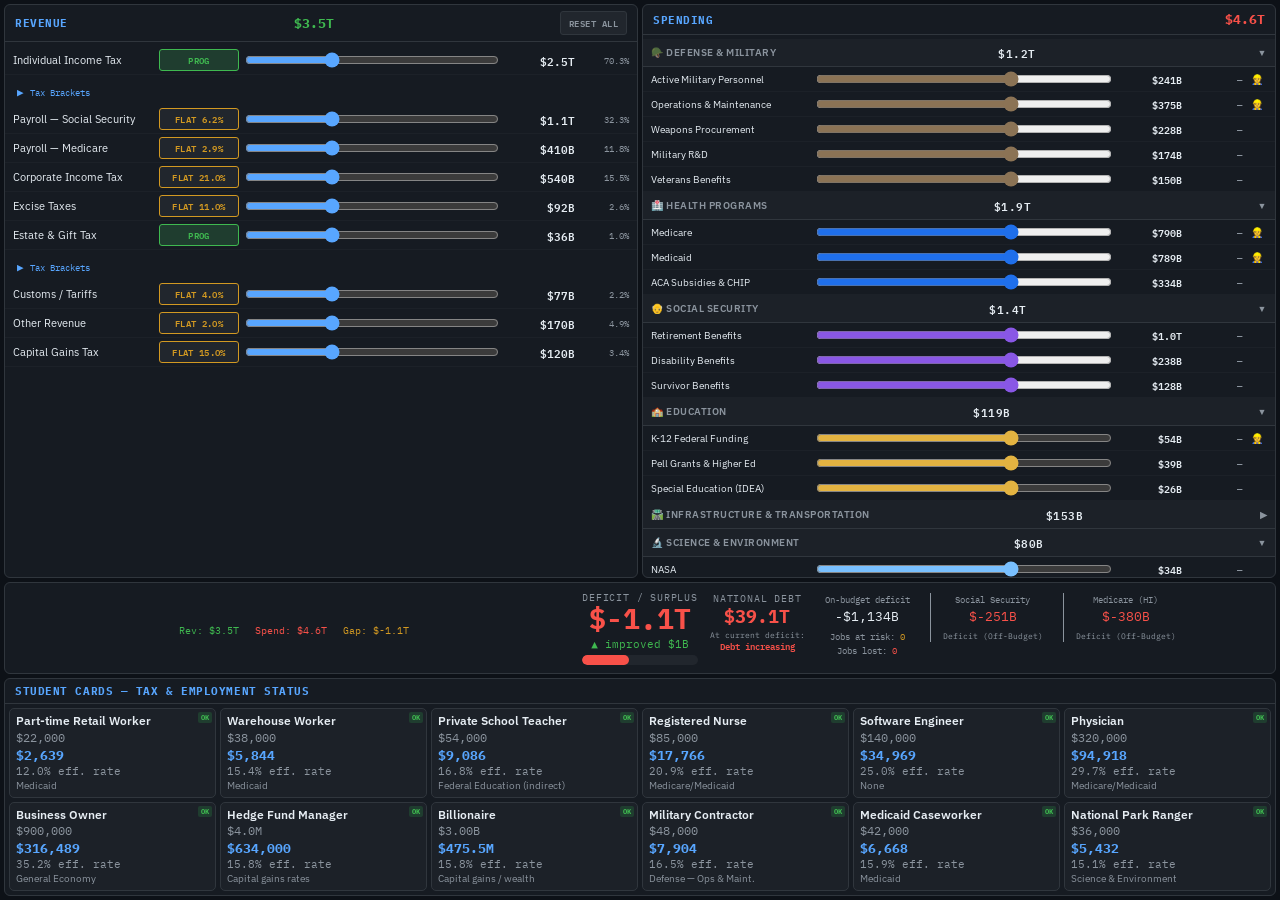
==== commit ea47df48: "added granular changes and ss" ====
--- a/simulator/index.html
+++ b/simulator/index.html
@@ -69,6 +69,20 @@
 						<div>Jobs lost: <span id="jobs-lost-count" style="color:var(--red)">0</span></div>
 					</div>
 				</div>
+				<div style="text-align:center;font-family:'IBM Plex Mono',monospace;font-size:9px;color:var(--muted);line-height:1.5">
+					<div style="margin-bottom:6px;border-left:1px solid var(--muted);padding-left:12px">
+						<div>Social Security</div>
+						<div style="font-size:13px" id="ss-deficit-display">-$251B</div>
+						<div style="margin-top:4px;font-size:8px">Deficit (Off-Budget)</div>
+					</div>
+				</div>
+				<div style="text-align:center;font-family:'IBM Plex Mono',monospace;font-size:9px;color:var(--muted);line-height:1.5">
+					<div style="margin-bottom:6px;border-left:1px solid var(--muted);padding-left:12px">
+						<div>Medicare (HI)</div>
+						<div style="font-size:13px" id="medicare-deficit-display">-$380B</div>
+						<div style="margin-top:4px;font-size:8px">Deficit (Off-Budget)</div>
+					</div>
+				</div>
 			</div>
 		</div>
 	</div>
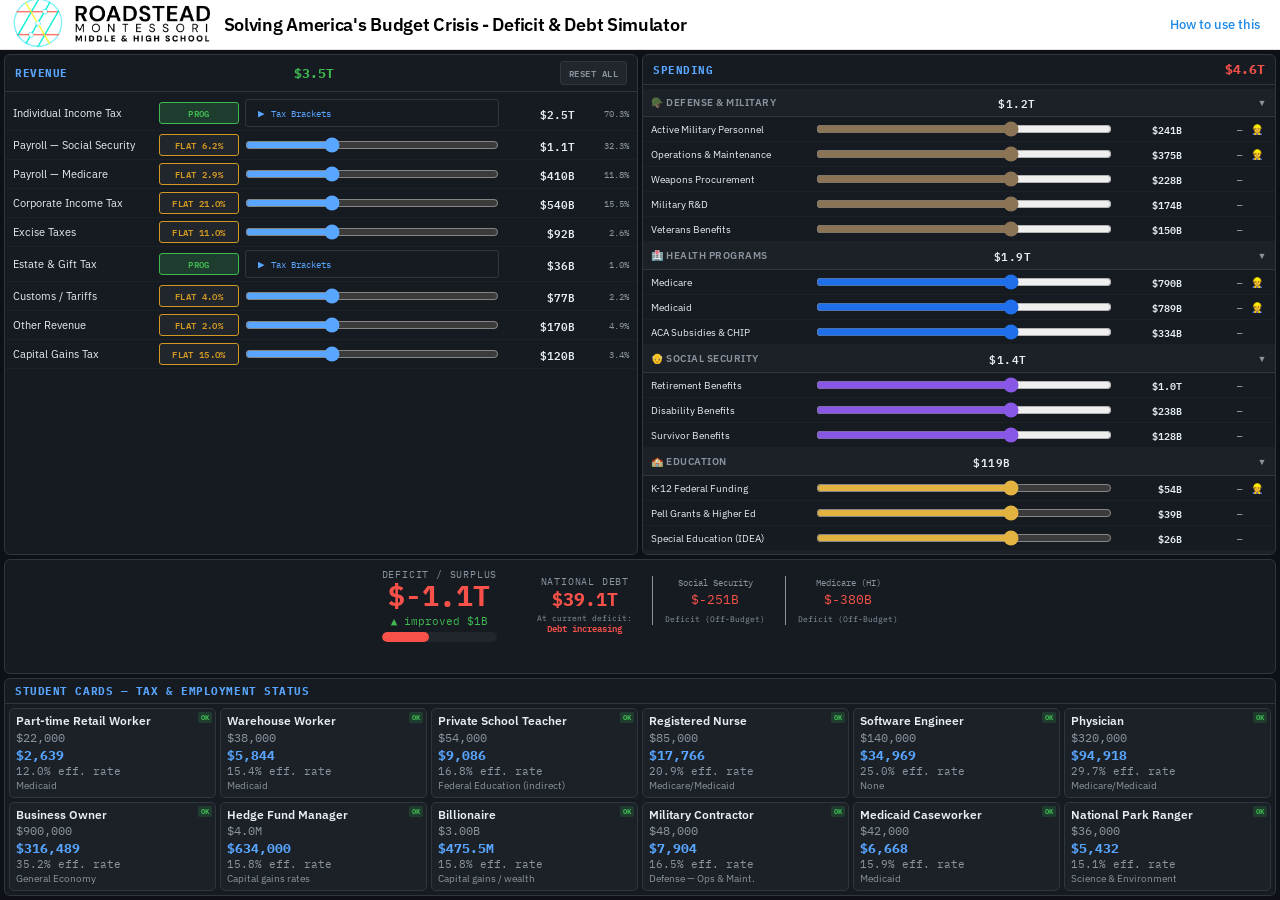
==== commit 96316be4: "clean up and tutorial" ====
--- a/simulator/index.html
+++ b/simulator/index.html
@@ -3,11 +3,16 @@
 <head>
 	<meta charset="UTF-8">
 	<meta name="viewport" content="width=device-width, initial-scale=1.0">
-	<title>Federal Budget Simulator</title>
+	<title>Solving America's Budget Crisis - Deficit & Debt Simulator</title>
 	<link href="https://fonts.googleapis.com/css2?family=IBM+Plex+Mono:wght@400;600;700&family=IBM+Plex+Sans:wght@400;500;600&display=swap" rel="stylesheet">
 	<link rel="stylesheet" href="styles.css">
 </head>
 <body>
+<div class="header-bar">
+	<a href="https://www.roadsteadhighschool.com"><img src="images/roadstead.png" alt="Roadstead Montessori" class="header-logo"></a>
+	<div class="header-title">Solving America's Budget Crisis - Deficit & Debt Simulator</div>
+	<a href="#" onclick="startTutorial(); return false;" class="header-link">How to use this</a>
+</div>
 <div class="app">
 
 	<!-- TOP: Revenue + Spending -->
@@ -37,11 +42,6 @@
 	<!-- DEFICIT BAR -->
 	<div class="deficit-panel">
 		<div class="deficit-grid">
-			<div class="deficit-breakdown">
-				<span class="breakdown-rev">Rev: <span id="d-rev">$4,900B</span></span>
-				<span class="breakdown-spend">Spend: <span id="d-spend">$6,900B</span></span>
-				<span class="breakdown-gap">Gap: <span id="d-gap">-$2,000B</span></span>
-			</div>
 			<div class="deficit-main">
 				<div class="deficit-label">Deficit / Surplus</div>
 				<div class="deficit-number deficit" id="deficit-number">-$2,000B</div>
@@ -59,14 +59,6 @@
 					<div style="text-align:center;font-family:'IBM Plex Mono',monospace;font-size:9px;line-height:1.2;margin-top:4px">
 						<div style="color:var(--muted);font-size:8px">At current deficit:</div>
 						<div id="payoff-years" style="color:var(--red);font-weight:600">Debt increasing</div>
-					</div>
-				</div>
-				<div style="text-align:center;font-family:'IBM Plex Mono',monospace;font-size:9px;color:var(--muted);line-height:1.5">
-					<div style="margin-bottom:6px">
-						<div>On-budget deficit</div>
-						<div style="font-size:13px;color:var(--text)" id="baseline-deficit-display">-$1,134B</div>
-						<div style="margin-top:4px">Jobs at risk: <span id="jobs-at-risk-count" style="color:var(--amber)">0</span></div>
-						<div>Jobs lost: <span id="jobs-lost-count" style="color:var(--red)">0</span></div>
 					</div>
 				</div>
 				<div style="text-align:center;font-family:'IBM Plex Mono',monospace;font-size:9px;color:var(--muted);line-height:1.5">
@@ -116,6 +108,33 @@
 	</div>
 </div>
 
+<!-- Tutorial Overlay -->
+<div id="tutorial-overlay" class="tutorial-overlay">
+	<div class="tutorial-highlight"></div>
+	<div class="tutorial-box">
+		<div class="tutorial-header">
+			<div id="tutorial-step">Step 1 of 6</div>
+			<button onclick="closeTutorial()" class="tutorial-close">×</button>
+		</div>
+		<div class="tutorial-content">
+			<h3 id="tutorial-title">Revenue Sliders</h3>
+			<p id="tutorial-text">Use the sliders in the Revenue section to adjust tax rates. As you increase rates, the revenue collected increases. Watch how it affects the deficit!</p>
+		</div>
+		<div class="tutorial-footer">
+			<button onclick="tutorialPrev()" class="tutorial-btn tutorial-btn-secondary">← Back</button>
+			<div class="tutorial-dots">
+				<span class="dot active" onclick="goToStep(1)"></span>
+				<span class="dot" onclick="goToStep(2)"></span>
+				<span class="dot" onclick="goToStep(3)"></span>
+				<span class="dot" onclick="goToStep(4)"></span>
+				<span class="dot" onclick="goToStep(5)"></span>
+				<span class="dot" onclick="goToStep(6)"></span>
+			</div>
+			<button onclick="tutorialNext()" class="tutorial-btn">Next →</button>
+		</div>
+	</div>
+</div>
+
 <!-- Scripts in dependency order -->
 <script src="js/state.js"></script>
 <script src="js/calculations.js"></script>
@@ -123,6 +142,7 @@
 <script src="js/modal.js"></script>
 <script src="js/render.js"></script>
 <script src="js/events.js"></script>
+<script src="js/tutorial.js"></script>
 
 <script>
 // ─── INIT ─────────────────────────────────────────────────────────────────────
--- a/simulator/styles.css
+++ b/simulator/styles.css
@@ -6,7 +6,28 @@
   --infra:#3fb950;--sci:#79c0ff;--intl:#f78166;--gov:#6e7681;
 }
 html,body{height:100%;overflow:hidden;background:var(--bg);color:var(--text);font-family:'IBM Plex Sans',sans-serif;font-size:12px}
-.app{display:grid;grid-template-rows:1fr auto auto;height:100vh;gap:4px;padding:4px}
+.header-bar{
+	background:white;
+	height:50px;
+	padding:0 12px;
+	display:flex;
+	align-items:center;
+	gap:12px;
+	border-bottom:1px solid #e0e0e0;
+	flex-shrink:0;
+}
+.header-logo{
+	height:50px;
+	object-fit:contain;
+}
+.header-title{
+	font-size:18px;
+	font-weight:600;
+	color:#000000;
+	font-family:'IBM Plex Sans',sans-serif;
+	letter-spacing:-0.3px;
+}
+.app{display:grid;grid-template-rows:1fr auto auto;height:calc(100vh - 50px);gap:4px;padding:4px}
 .top-panels{display:grid;grid-template-columns:1fr 1fr;gap:4px;min-height:0;overflow:hidden}
 .panel{background:var(--panel);border:1px solid var(--border);border-radius:6px;overflow:hidden;display:flex;flex-direction:column}
 .panel-header{padding:6px 10px;border-bottom:1px solid var(--border);display:flex;align-items:center;gap:8px;flex-shrink:0}
@@ -62,8 +83,9 @@
 .locked-row .spend-slider{cursor:not-allowed;opacity:.4}
 
 /* Deficit bar */
-.deficit-panel{background:var(--panel);border:1px solid var(--border);border-radius:6px;padding:8px 12px}
-.deficit-grid{display:grid;grid-template-columns:1fr auto 1fr;align-items:center;gap:12px}
+.deficit-panel{background:var(--panel);border:1px solid var(--border);border-radius:6px;padding:8px 12px;min-height:115px}
+.deficit-grid{display:flex;justify-content:center;align-items:center;gap:40px}
+
 .deficit-main{text-align:center}
 .deficit-right{text-align:center}
 .deficit-label{font-family:'IBM Plex Mono',monospace;font-size:10px;color:var(--muted);text-transform:uppercase;letter-spacing:.08em}
@@ -75,11 +97,7 @@
 .bar-wrap{flex:1}
 .bar-track{height:10px;background:#21262d;border-radius:5px;overflow:hidden;position:relative}
 .bar-fill{height:100%;border-radius:5px;transition:width .3s,background .3s}
-.deficit-breakdown{font-family:'IBM Plex Mono',monospace;font-size:10px;color:var(--muted);display:flex;gap:16px;justify-content:center;margin-top:4px}
-.deficit-breakdown span{white-space:nowrap}
-.breakdown-rev{color:var(--green)}
-.breakdown-spend{color:var(--red)}
-.breakdown-gap{color:var(--amber)}
+
 
 /* Jobs panel */
 .jobs-panel{background:var(--panel);border:1px solid var(--border);border-radius:6px;overflow:hidden}
@@ -107,6 +125,147 @@
 .reset-btn{margin-left:auto;font-family:'IBM Plex Mono',monospace;font-size:9px;font-weight:600;padding:3px 8px;border-radius:3px;cursor:pointer;border:1px solid var(--border);background:#21262d;color:var(--muted);text-transform:uppercase;letter-spacing:.05em;transition:all .15s}
 .reset-btn:hover{border-color:var(--blue);color:var(--blue)}
 
+/* Header link */
+.header-link{
+	margin-left:auto;
+	color:#1e88e5;
+	text-decoration:none;
+	font-size:13px;
+	font-weight:500;
+	cursor:pointer;
+	transition:all .2s;
+	padding:4px 8px;
+}
+.header-link:hover{
+	color:#1976d2;
+	text-decoration:underline;
+}
+
+/* Tutorial Overlay */
+.tutorial-overlay{
+	position:fixed;
+	top:0;
+	left:0;
+	right:0;
+	bottom:0;
+	background:transparent;
+	z-index:9999;
+	display:none;
+}
+.tutorial-overlay.active{
+	display:block;
+}
+.tutorial-highlight{
+	position:fixed;
+	border:3px solid #ffeb3b;
+	border-radius:8px;
+	box-shadow:0 0 0 9999px rgba(0,0,0,0.7);
+	pointer-events:none;
+	z-index:10000;
+	background:transparent;
+}
+.tutorial-box{
+	position:fixed;
+	background:#21262d;
+	border:1px solid var(--border);
+	border-radius:8px;
+	padding:20px;
+	max-width:360px;
+	z-index:10000;
+	box-shadow:0 8px 32px rgba(0,0,0,0.8);
+	display:flex;
+	flex-direction:column;
+}
+.tutorial-header{
+	display:flex;
+	justify-content:space-between;
+	align-items:center;
+	margin-bottom:12px;
+	font-size:12px;
+	color:var(--blue);
+	font-weight:600;
+	text-transform:uppercase;
+}
+.tutorial-close{
+	background:none;
+	border:none;
+	color:var(--text);
+	font-size:24px;
+	cursor:pointer;
+	padding:0;
+	line-height:1;
+	transition:color .2s;
+}
+.tutorial-close:hover{
+	color:var(--red);
+}
+.tutorial-content{
+	margin-bottom:20px;
+	flex:1;
+}
+.tutorial-content h3{
+	color:var(--text);
+	font-size:16px;
+	margin-bottom:8px;
+	font-weight:600;
+}
+.tutorial-content p{
+	color:var(--muted);
+	font-size:12px;
+	line-height:1.6;
+}
+.tutorial-footer{
+	display:flex;
+	align-items:center;
+	justify-content:space-between;
+	gap:12px;
+}
+.tutorial-btn{
+	padding:6px 12px;
+	border:1px solid var(--blue);
+	background:transparent;
+	color:var(--blue);
+	border-radius:4px;
+	cursor:pointer;
+	font-size:11px;
+	font-weight:600;
+	transition:all .2s;
+	font-family:'IBM Plex Sans',sans-serif;
+}
+.tutorial-btn:hover{
+	background:var(--blue);
+	color:#000;
+}
+.tutorial-btn-secondary{
+	border-color:var(--border);
+	color:var(--muted);
+}
+.tutorial-btn-secondary:hover{
+	background:var(--border);
+	color:var(--text);
+}
+.tutorial-dots{
+	display:flex;
+	gap:6px;
+	justify-content:center;
+}
+.dot{
+	width:8px;
+	height:8px;
+	border-radius:50%;
+	background:var(--border);
+	cursor:pointer;
+	transition:all .2s;
+}
+.dot.active{
+	background:var(--blue);
+	width:20px;
+	border-radius:4px;
+}
+.dot:hover{
+	background:var(--muted);
+}
+
 /* Modal popup */
 .modal{display:none;position:fixed;top:0;left:0;width:100%;height:100%;background:rgba(0,0,0,.7);z-index:2000;align-items:center;justify-content:center}
 .modal.visible{display:flex}
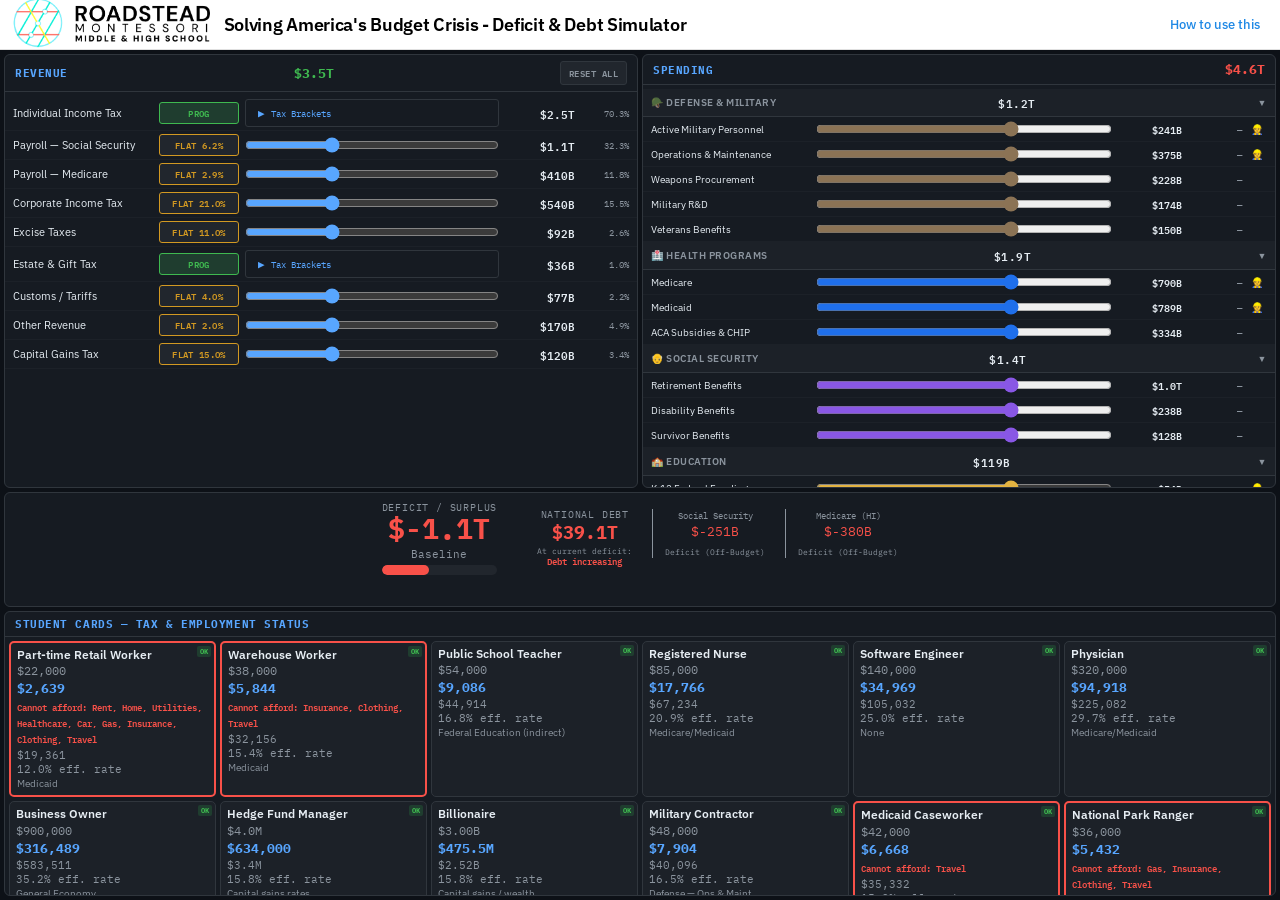
==== commit 5e6d5893: "baseline deficit" ====
--- a/simulator/index.html
+++ b/simulator/index.html
@@ -148,6 +148,10 @@
 // ─── INIT ─────────────────────────────────────────────────────────────────────
 renderRevenue();
 renderSpending();
+
+// Capture the initial state deficit as the true baseline BEFORE updateAll() runs
+window.INITIAL_DEFICIT = calcTotalRevenue() - calcTotalSpending();
+
 updateAll();
 addDebtTooltips();
 </script>
--- a/simulator/styles.css
+++ b/simulator/styles.css
@@ -27,7 +27,7 @@
 	font-family:'IBM Plex Sans',sans-serif;
 	letter-spacing:-0.3px;
 }
-.app{display:grid;grid-template-rows:1fr auto auto;height:calc(100vh - 50px);gap:4px;padding:4px}
+.app{display:grid;grid-template-rows:1fr 115px 285px;height:calc(100vh - 50px);gap:4px;padding:4px}
 .top-panels{display:grid;grid-template-columns:1fr 1fr;gap:4px;min-height:0;overflow:hidden}
 .panel{background:var(--panel);border:1px solid var(--border);border-radius:6px;overflow:hidden;display:flex;flex-direction:column}
 .panel-header{padding:6px 10px;border-bottom:1px solid var(--border);display:flex;align-items:center;gap:8px;flex-shrink:0}
@@ -100,13 +100,17 @@
 
 
 /* Jobs panel */
-.jobs-panel{background:var(--panel);border:1px solid var(--border);border-radius:6px;overflow:hidden}
-.jobs-header{padding:5px 10px;border-bottom:1px solid var(--border);display:flex;align-items:center;gap:8px}
-.jobs-grid{display:grid;grid-template-columns:repeat(6,1fr);gap:4px;padding:4px}
+.jobs-panel{background:var(--panel);border:1px solid var(--border);border-radius:6px;overflow:hidden;display:flex;flex-direction:column}
+.jobs-header{padding:5px 10px;border-bottom:1px solid var(--border);display:flex;align-items:center;gap:8px;flex-shrink:0}
+.jobs-grid{display:grid;grid-template-columns:repeat(6,1fr);gap:4px;padding:4px;overflow-y:auto;flex:1;align-content:start;min-height:0}
+.jobs-grid::-webkit-scrollbar{width:4px}
+.jobs-grid::-webkit-scrollbar-track{background:transparent}
+.jobs-grid::-webkit-scrollbar-thumb{background:var(--border);border-radius:2px}
 .student-card{background:#1c2128;border:1px solid var(--border);border-radius:5px;padding:5px 6px;position:relative;transition:all .3s;cursor:pointer}
 .student-card:hover{border-color:var(--blue)}
 .student-card.at-risk{border-color:var(--amber)!important;background:#1f1a10}
-.student-card.job-lost{border-color:var(--red)!important;background:#1a1010;opacity:.75}
+.student-card.job-lost{border-color:var(--red)!important;background:#1a1010}
+.student-card.has-unaffordables{border-color:var(--red)!important;border-width:2px}
 .card-status{position:absolute;top:3px;right:3px;font-family:'IBM Plex Mono',monospace;font-size:7px;font-weight:700;padding:1px 3px;border-radius:2px;text-transform:uppercase}
 .status-ok{background:#1f3d2f;color:var(--green)}
 .status-risk{background:#332200;color:var(--amber)}
@@ -114,11 +118,15 @@
 .card-name{font-size:12px;font-weight:600;color:var(--text);line-height:1.2;padding-right:30px}
 .card-income{font-family:'IBM Plex Mono',monospace;font-size:12px;color:var(--muted);margin-top:1px}
 .card-tax{font-family:'IBM Plex Mono',monospace;font-size:13px;font-weight:700;color:var(--blue);margin-top:2px}
+.card-after-tax{font-family:'IBM Plex Mono',monospace;font-size:11px;color:var(--muted);margin-top:1px}
+.card-essentials{font-family:'IBM Plex Mono',monospace;font-size:9px;color:var(--red);margin-top:2px;font-weight:600}
 .card-rate{font-family:'IBM Plex Mono',monospace;font-size:11px;color:var(--muted)}
 .card-dep{font-size:10px;color:var(--muted);margin-top:2px;line-height:1.2}
+.poverty-indicator{font-family:'IBM Plex Mono',monospace;font-size:9px;font-weight:700;color:var(--red);margin-top:3px;padding:2px 4px;background:rgba(248,81,73,0.1);border:1px solid rgba(248,81,73,0.3);border-radius:2px;text-transform:uppercase;letter-spacing:.05em}
+.student-card.below-poverty{border-color:var(--red)!important;background:#1a1010}
 
 /* Tooltip */
-.tooltip{position:fixed;background:#21262d;border:1px solid var(--border);border-radius:5px;padding:8px 10px;font-size:10px;max-width:220px;z-index:1000;pointer-events:none;box-shadow:0 4px 12px rgba(0,0,0,.5);line-height:1.4;display:none}
+.tooltip{position:fixed;background:#21262d;border:1px solid var(--border);border-radius:5px;padding:8px 10px;font-size:10px;max-width:300px;z-index:1000;pointer-events:none;box-shadow:0 4px 12px rgba(0,0,0,.5);line-height:1.4;display:none}
 .tooltip.visible{display:block}
 
 /* Reset button */
@@ -269,7 +277,7 @@
 /* Modal popup */
 .modal{display:none;position:fixed;top:0;left:0;width:100%;height:100%;background:rgba(0,0,0,.7);z-index:2000;align-items:center;justify-content:center}
 .modal.visible{display:flex}
-.modal-content{background:var(--panel);border:1px solid var(--border);border-radius:8px;max-width:500px;max-height:80vh;overflow-y:auto;box-shadow:0 8px 32px rgba(0,0,0,.8)}
+.modal-content{background:var(--panel);border:1px solid var(--border);border-radius:8px;max-width:700px;max-height:90vh;overflow-y:auto;box-shadow:0 8px 32px rgba(0,0,0,.8)}
 .modal-header{display:flex;align-items:center;justify-content:space-between;padding:12px 16px;border-bottom:1px solid var(--border);flex-shrink:0}
 .modal-title{font-family:'IBM Plex Mono',monospace;font-weight:700;font-size:12px;letter-spacing:.05em;text-transform:uppercase;color:var(--blue)}
 .modal-close{font-size:28px;cursor:pointer;color:var(--muted);transition:color .2s}
@@ -298,4 +306,4 @@
 
 /* Job lost overlay */
 .job-lost-overlay{position:absolute;inset:0;display:flex;align-items:center;justify-content:center;background:rgba(26,16,16,.85);border-radius:4px;font-family:'IBM Plex Mono',monospace;font-size:8px;font-weight:700;color:var(--red);letter-spacing:.05em;pointer-events:none;display:none}
-.student-card.job-lost .job-lost-overlay{display:flex}
+.student-card.job-lost .job-lost-overlay{display:none}
